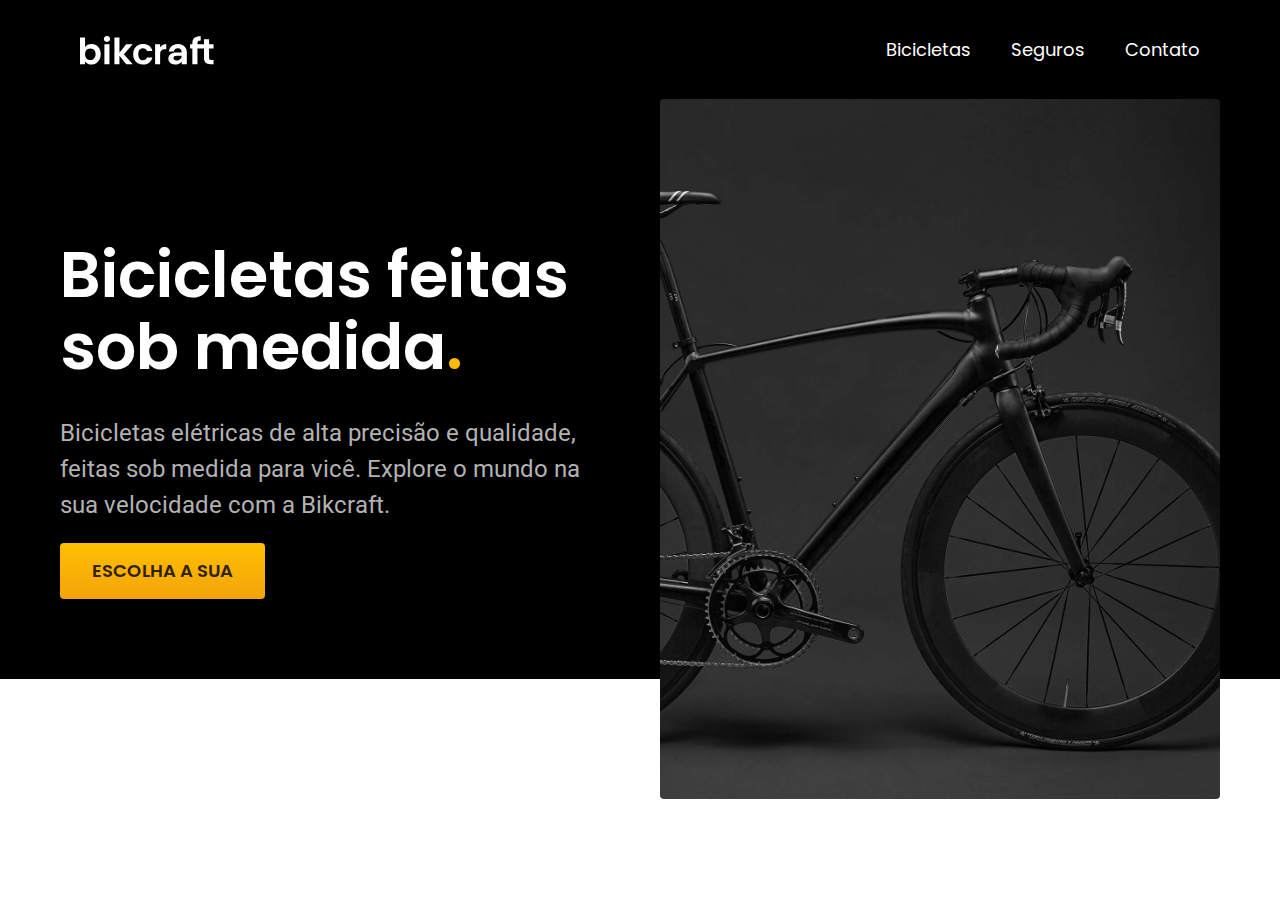
==== index.html @ 4ab439db "introducao" ====
<!DOCTYPE html>
<html lang="pt-br">

<head>
    <meta charset="UTF-8">
    <meta name="viewport" content="width=device-width, initial-scale=1.0">
    <title>Bikcraft - Bicicletas Elétricas</title>
    <meta name="description" content="Bicicletas elétricas de alta precisão e qualidade, feitas sob medida para você. Explore o mundo na sua velocidade com a Bikcraft">
    <link rel="stylesheet" href="./css/style.css">
    <link rel="preconnect" href="https://fonts.googleapis.com">
    <link rel="preconnect" href="https://fonts.gstatic.com" crossorigin>
    <link href="https://fonts.googleapis.com/css2?family=Poppins:wght@400;600&family=Roboto:wght@400;500&display=swap" rel="stylesheet">
</head>

<!-- Cabeçalho do site com logo em svg e links de navegação -->
<!-- classes começando com header -->

<body>
    <header class="header-bg">
        <div class="header">
            <a href="./"><img src="./img/bikcraft.svg" alt="bikcraft"></a>
            <nav>
                <ul class="header-menu">
                    <li><a href="./bicicletas.html">Bicicletas</a></li>
                    <li><a href="./seguros.html">Seguros</a></li>
                    <li><a href="./contato.html">Contato</a></li>
                </ul>
            </nav>
        </div>
    </header>


    <!-- Introdução -->
    <main class="introducao-bg">
        <div class="introducao">
            <div class="introducao-conteudo">
                <h1>Bicicletas feitas sob medida<span>.</span></h1>
                <p>Bicicletas elétricas de alta precisão e qualidade, feitas sob medida para vicê. Explore o mundo na sua velocidade com a Bikcraft.</p>
                <a href="./bicicletas.html">Escolha a sua</a>
            </div>
            <div>
                <img src="./img/fotos/introducao.jpg" alt="Bicicleta elétrica preta.">

            </div>
        </div>

    </main>


</body>

</html>
---- css/style.css ----
/* Reset Css */
body {
  margin: 0px;
  font-family: Arial;
}

h1,
h2,
h3,
h4,
p {
  margin: 0px;
}

ul {
  margin: 0px;
  padding: 0px;
  list-style: none;
}

a {
  text-decoration: none;
  color: inherit;
}

img {
  max-width: 100%;
  display: block;
}

/* Header Css */
.header-bg {
  background-color: #000;
}

.header {
  display: flex;
  flex-wrap: wrap;
  gap: 20px;
  justify-content: space-between;
  align-items: center;
  box-sizing: border-box;
  padding: 20px;
  max-width: 1160px;
  margin-left: auto;
  margin-right: auto;
}

.header-menu {
  display: flex;
  flex-wrap: wrap;
  gap: 40px;
}

.header-menu a {
  color: #fff;
  padding: 16px 0px;
  display: inline-block;
  font-size: 18px;
  position: relative;
  font-family: "Poppins";
  font-weight: 400;
}

/* Animação de passar o mouse em cima do botão */
.header-menu a:after {
  content: "";
  display: block;
  height: 2px;
  width: 0%;
  background: #fff;
  margin-top: 4px;
  transition: 0.3s;
  position: absolute;
}

.header-menu a:hover:after {
  width: 100%;
}

@media (max-width: 800px) {
  .header-menu {
    gap: 20px;
  }

  .header-menu a {
    background-color: #111;
    padding: 12px 16px;
    border-radius: 4px;
  }

  .header-menu a:after {
    display: none;
  }

  .header-menu a:hover {
    background: #2e2e2e;
  }
}

@media (max-width: 600px) {
  .header-menu {
    gap: 12px;
  }

  .header-menu a {
    padding: 8px 12px;
    font-size: 14px;
  }
}

/* Introdução Css */

.introducao-bg {
  background: #000;
  color: #fff;
  box-shadow: inset 0 -120px #ffffff;
}

.introducao {
  display: grid;
  grid-template-columns: 1fr 1fr;
  gap: 0px 40px;
  box-sizing: border-box;
  max-width: 1200px;
  padding-left: 20px;
  padding-right: 20px;
  margin-left: auto;
  margin-right: auto;
}

.introducao-conteudo {
  align-self: end;
  padding-bottom: 200px;
}

.introducao img {
  height: 100%;
  object-fit: cover;
  border-radius: 4px;
}

.introducao h1 {
  margin-bottom: 32px;
  font-size: 64px;
  line-height: 1.125;
  font-family: "Poppins";
  font-weight: 600;
}

.introducao h1 span {
  color: #ffbb00;
}

.introducao p {
  margin-bottom: 20px;
  font-size: 24px;
  line-height: 1.5;
  color: #b2b2b2;
  font-family: "Roboto";
  font-weight: 400;
}

.introducao a {
  display: inline-block;
  padding: 16px 32px;
  background: linear-gradient(#ffbf00, #f2a50c);
  border-radius: 4px;
  box-shadow: 0 1px 2px rgba(0, 0, 0, 0.1);
  text-transform: uppercase;
  color: #332200;
  font-size: 18px;
  line-height: 1.33;
  font-family: "Poppins";
  font-weight: 600;
}

.introducao a:hover {
  background: linear-gradient(#ffb60d, #e59317);
}

@media (max-width: 600px) {
  .introducao a {
    padding: 12px 16px;
    font-size: 16px;
  }
}

@media (max-width: 1200px) {
  .introducao h1 {
    font-size: 48px;
  }

  .introducao p {
    font-size: 18px;
  }
}

@media (max-width: 800px) {
  .introducao-bg {
    background: #111111;
    padding-top: 40px;
    box-shadow: inset 0 -60px #ffffff;
  }

  .introducao {
    grid-template-columns: 1fr;
    gap: 32px;
  }

  .introducao-conteudo {
    padding-bottom: 0px;
  }

  .introducao h1 {
    font-size: 32px;
    margin-bottom: 16px;
  }

  .introducao img {
    height: 300px;
    width: 100%;
  }
}
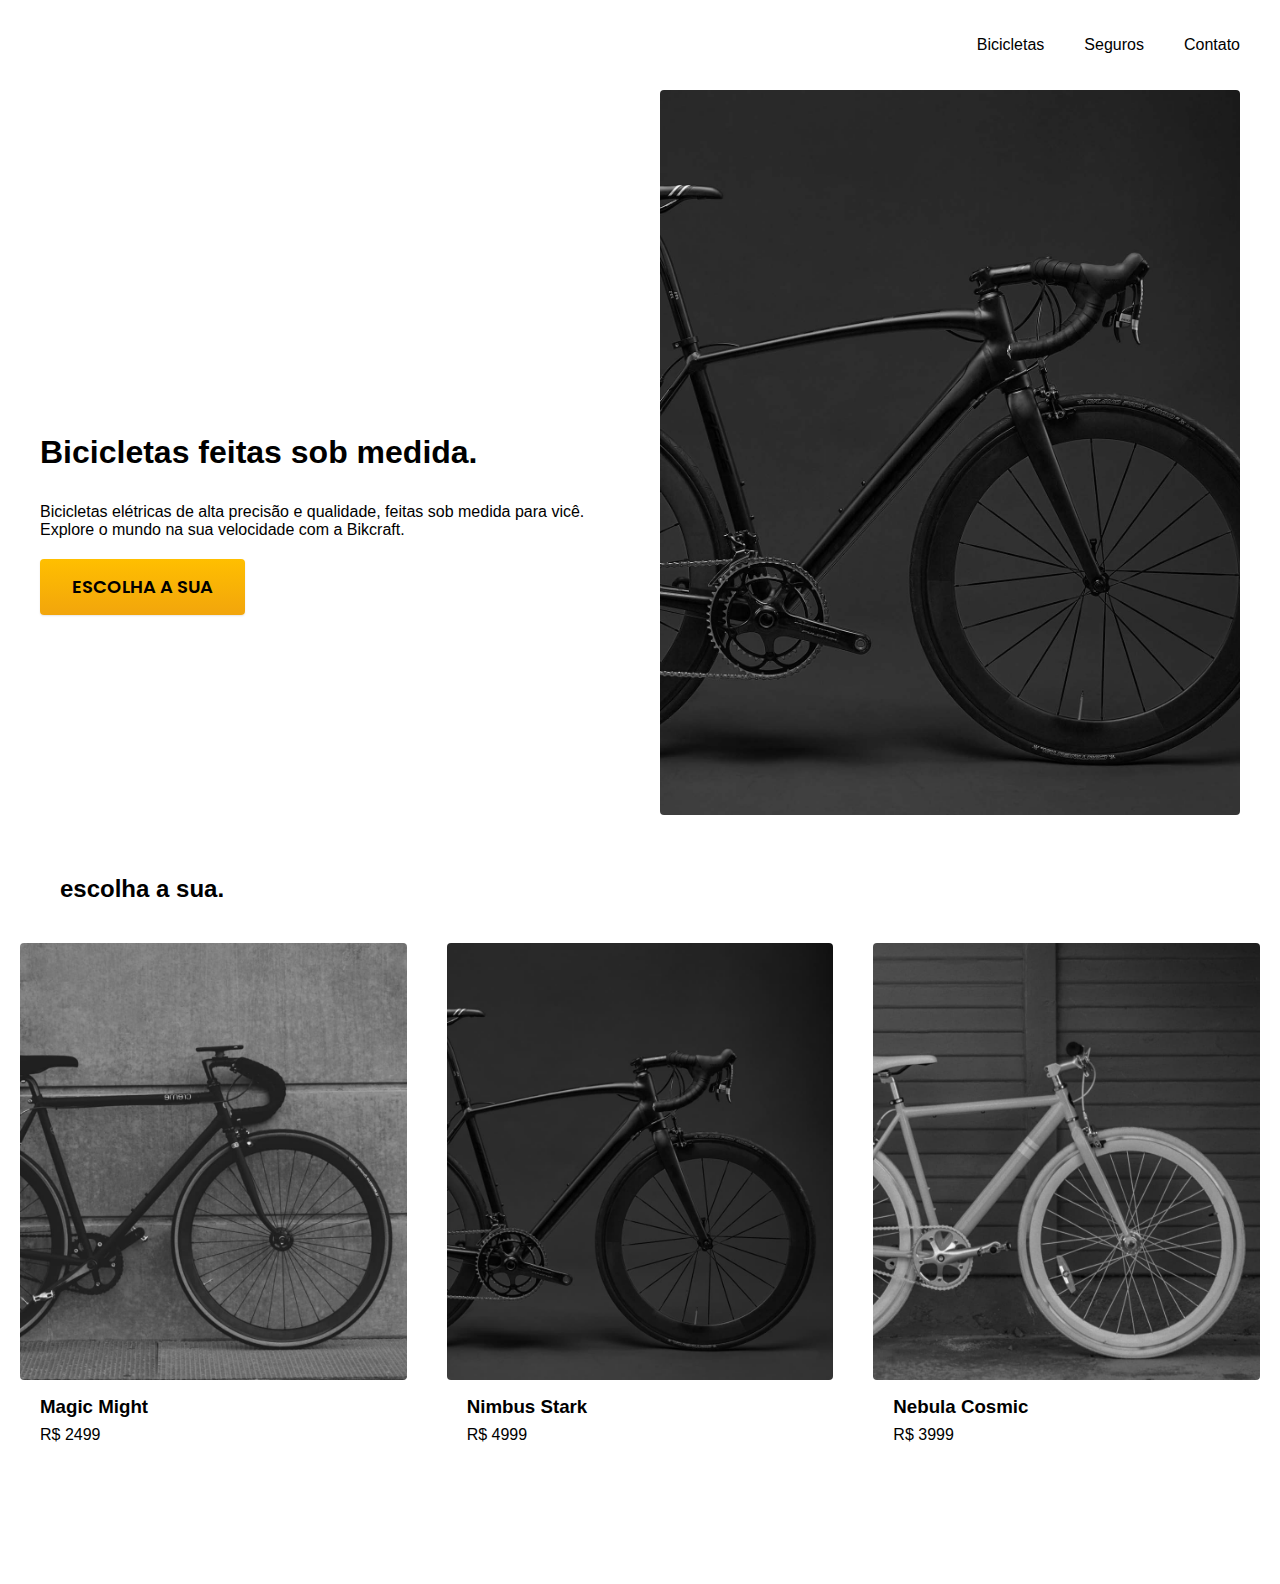
==== commit c99bc6a4: "Add Lista" ====
--- a/index.html
+++ b/index.html
@@ -17,10 +17,10 @@
 
 <body>
     <header class="header-bg">
-        <div class="header">
+        <div class="header container">
             <a href="./"><img src="./img/bikcraft.svg" alt="bikcraft"></a>
             <nav>
-                <ul class="header-menu">
+                <ul class="header-menu font-1-m cor-0">
                     <li><a href="./bicicletas.html">Bicicletas</a></li>
                     <li><a href="./seguros.html">Seguros</a></li>
                     <li><a href="./contato.html">Contato</a></li>
@@ -32,19 +32,52 @@
 
     <!-- Introdução -->
     <main class="introducao-bg">
-        <div class="introducao">
+        <div class="introducao container">
             <div class="introducao-conteudo">
-                <h1>Bicicletas feitas sob medida<span>.</span></h1>
-                <p>Bicicletas elétricas de alta precisão e qualidade, feitas sob medida para vicê. Explore o mundo na sua velocidade com a Bikcraft.</p>
-                <a href="./bicicletas.html">Escolha a sua</a>
+                <h1 class="fonte-1-xxl">Bicicletas feitas sob medida<span class="cor-p1">.</span></h1>
+                <p class="fonte-2-l cor-5">Bicicletas elétricas de alta precisão e qualidade, feitas sob medida para vicê. Explore o mundo na sua velocidade com a Bikcraft.</p>
+                <a class="botao" href="./bicicletas.html">Escolha a sua</a>
             </div>
             <div>
                 <img src="./img/fotos/introducao.jpg" alt="Bicicleta elétrica preta.">
 
             </div>
         </div>
+    </main>
 
-    </main>
+
+    <!-- Lista de Bicicletas -->
+    <article class="bicicletas-lista">
+        <h2 class="container fonte-1-xxl">escolha a sua<span class="cor-p1">.</span></h2>
+
+        <ul>
+            <li>
+                <a href="./bicicletas/magic.html">
+                    <img src="./img/bicicletas/magic-home.jpg" alt="">
+                    <h3 class="fonte-1-xl">Magic Might</h3>
+                    <span class="fonte-2-m cor-8">R$ 2499</span>
+
+                </a>
+            </li>
+            <li>
+                <a href="./bicicletas/nimbus.html">
+                    <img src="./img/bicicletas/nimbus-home.jpg" alt="">
+                    <h3 class="fonte-1-xl">Nimbus Stark</h3>
+                    <span class="fonte-2-m cor-8">R$ 4999</span>
+
+                </a>
+            </li>
+            <li>
+                <a href="./bicicletas/nebula.html">
+                    <img src="./img/bicicletas/nebula-home.jpg" alt="">
+                    <h3 class="fonte-1-xl">Nebula Cosmic</h3>
+                    <span class="fonte-2-m cor-8">R$ 3999</span>
+
+                </a>
+            </li>
+
+        </ul>
+    </article>
 
 
 </body>
--- a/css/style.css
+++ b/css/style.css
@@ -1,224 +1,13 @@
-/* Reset Css */
-body {
-  margin: 0px;
-  font-family: Arial;
-}
+@import "./global/header.css";
+@import "./utilidades/tipografia.css";
+@import "./utilidades/cores.css";
+@import "./global/global.css";
 
-h1,
-h2,
-h3,
-h4,
-p {
-  margin: 0px;
-}
+/* Home */
+@import "./home/introducao.css";
 
-ul {
-  margin: 0px;
-  padding: 0px;
-  list-style: none;
-}
+/* Componentes */
+@import "./utilidades/componentes.css";
 
-a {
-  text-decoration: none;
-  color: inherit;
-}
-
-img {
-  max-width: 100%;
-  display: block;
-}
-
-/* Header Css */
-.header-bg {
-  background-color: #000;
-}
-
-.header {
-  display: flex;
-  flex-wrap: wrap;
-  gap: 20px;
-  justify-content: space-between;
-  align-items: center;
-  box-sizing: border-box;
-  padding: 20px;
-  max-width: 1160px;
-  margin-left: auto;
-  margin-right: auto;
-}
-
-.header-menu {
-  display: flex;
-  flex-wrap: wrap;
-  gap: 40px;
-}
-
-.header-menu a {
-  color: #fff;
-  padding: 16px 0px;
-  display: inline-block;
-  font-size: 18px;
-  position: relative;
-  font-family: "Poppins";
-  font-weight: 400;
-}
-
-/* Animação de passar o mouse em cima do botão */
-.header-menu a:after {
-  content: "";
-  display: block;
-  height: 2px;
-  width: 0%;
-  background: #fff;
-  margin-top: 4px;
-  transition: 0.3s;
-  position: absolute;
-}
-
-.header-menu a:hover:after {
-  width: 100%;
-}
-
-@media (max-width: 800px) {
-  .header-menu {
-    gap: 20px;
-  }
-
-  .header-menu a {
-    background-color: #111;
-    padding: 12px 16px;
-    border-radius: 4px;
-  }
-
-  .header-menu a:after {
-    display: none;
-  }
-
-  .header-menu a:hover {
-    background: #2e2e2e;
-  }
-}
-
-@media (max-width: 600px) {
-  .header-menu {
-    gap: 12px;
-  }
-
-  .header-menu a {
-    padding: 8px 12px;
-    font-size: 14px;
-  }
-}
-
-/* Introdução Css */
-
-.introducao-bg {
-  background: #000;
-  color: #fff;
-  box-shadow: inset 0 -120px #ffffff;
-}
-
-.introducao {
-  display: grid;
-  grid-template-columns: 1fr 1fr;
-  gap: 0px 40px;
-  box-sizing: border-box;
-  max-width: 1200px;
-  padding-left: 20px;
-  padding-right: 20px;
-  margin-left: auto;
-  margin-right: auto;
-}
-
-.introducao-conteudo {
-  align-self: end;
-  padding-bottom: 200px;
-}
-
-.introducao img {
-  height: 100%;
-  object-fit: cover;
-  border-radius: 4px;
-}
-
-.introducao h1 {
-  margin-bottom: 32px;
-  font-size: 64px;
-  line-height: 1.125;
-  font-family: "Poppins";
-  font-weight: 600;
-}
-
-.introducao h1 span {
-  color: #ffbb00;
-}
-
-.introducao p {
-  margin-bottom: 20px;
-  font-size: 24px;
-  line-height: 1.5;
-  color: #b2b2b2;
-  font-family: "Roboto";
-  font-weight: 400;
-}
-
-.introducao a {
-  display: inline-block;
-  padding: 16px 32px;
-  background: linear-gradient(#ffbf00, #f2a50c);
-  border-radius: 4px;
-  box-shadow: 0 1px 2px rgba(0, 0, 0, 0.1);
-  text-transform: uppercase;
-  color: #332200;
-  font-size: 18px;
-  line-height: 1.33;
-  font-family: "Poppins";
-  font-weight: 600;
-}
-
-.introducao a:hover {
-  background: linear-gradient(#ffb60d, #e59317);
-}
-
-@media (max-width: 600px) {
-  .introducao a {
-    padding: 12px 16px;
-    font-size: 16px;
-  }
-}
-
-@media (max-width: 1200px) {
-  .introducao h1 {
-    font-size: 48px;
-  }
-
-  .introducao p {
-    font-size: 18px;
-  }
-}
-
-@media (max-width: 800px) {
-  .introducao-bg {
-    background: #111111;
-    padding-top: 40px;
-    box-shadow: inset 0 -60px #ffffff;
-  }
-
-  .introducao {
-    grid-template-columns: 1fr;
-    gap: 32px;
-  }
-
-  .introducao-conteudo {
-    padding-bottom: 0px;
-  }
-
-  .introducao h1 {
-    font-size: 32px;
-    margin-bottom: 16px;
-  }
-
-  .introducao img {
-    height: 300px;
-    width: 100%;
-  }
-}
+/* Bicicletas */
+@import "./bicicletas/bicicletas-lista.css";
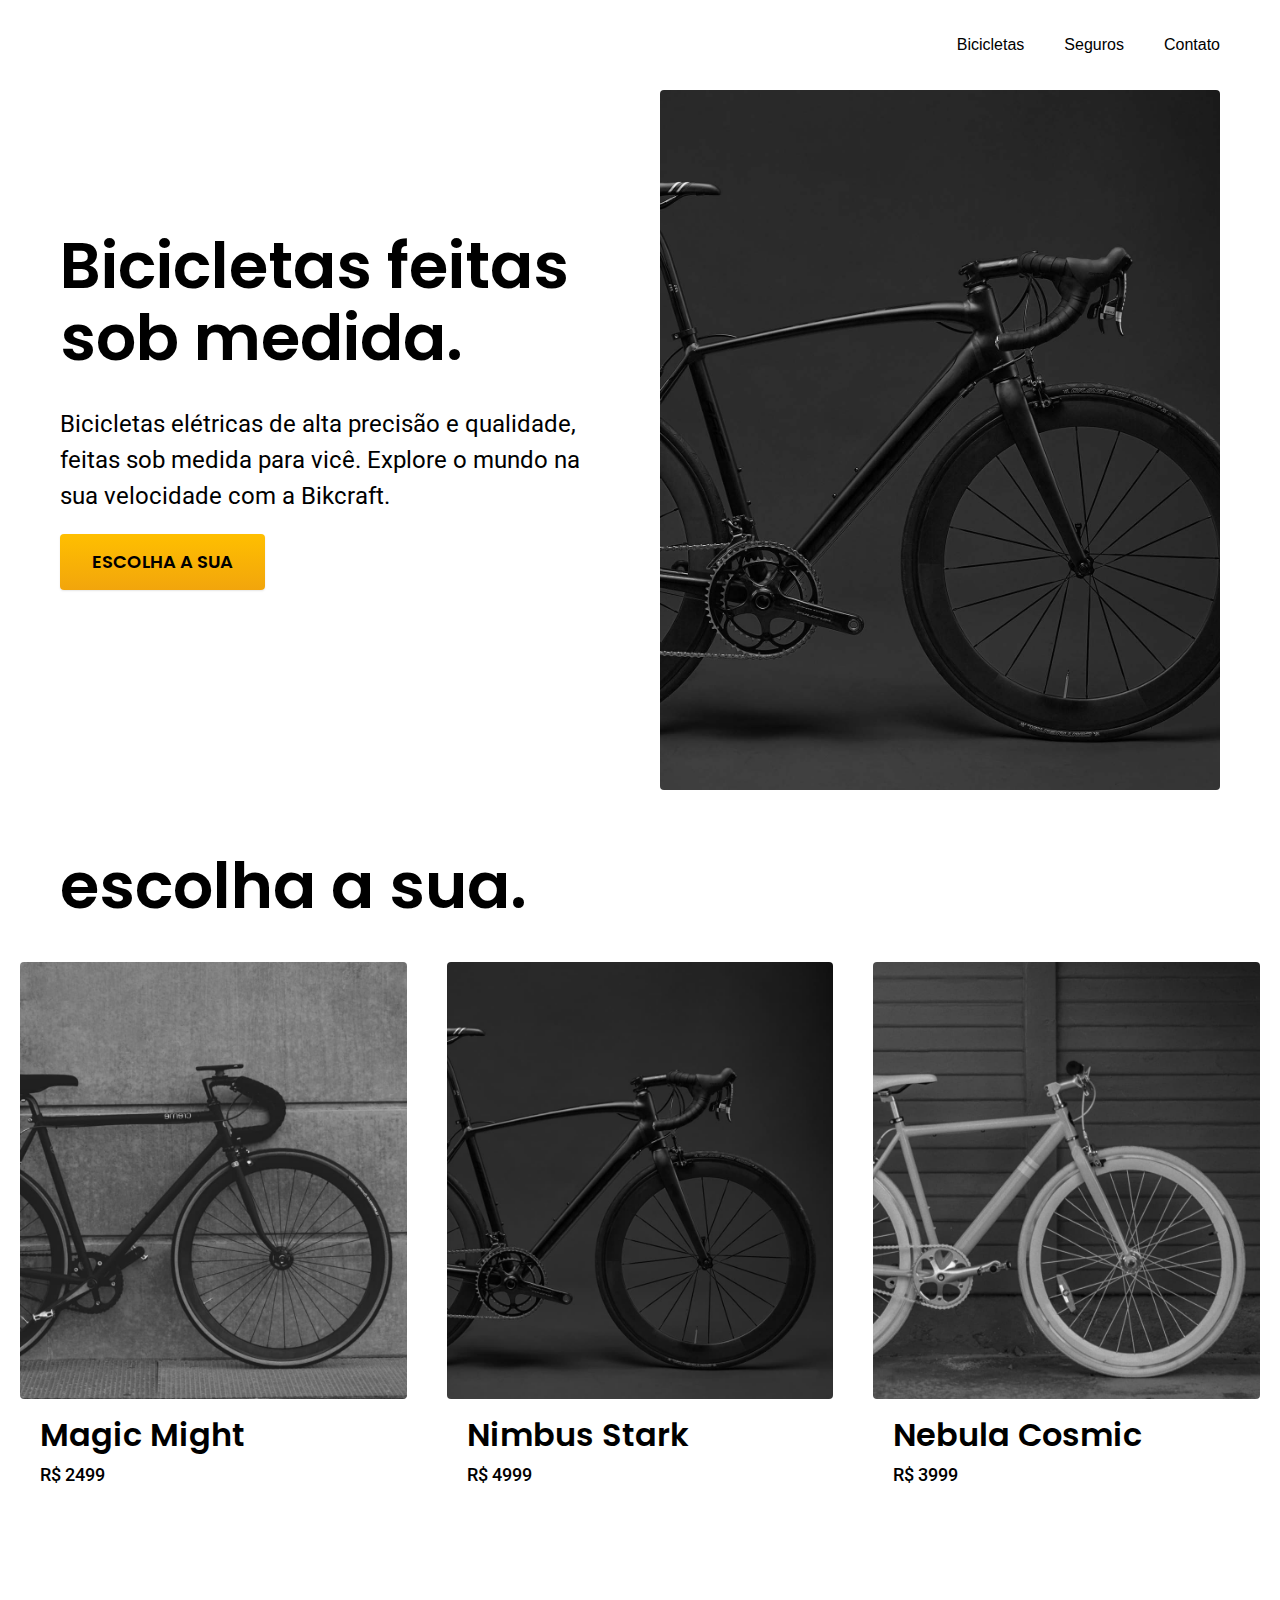
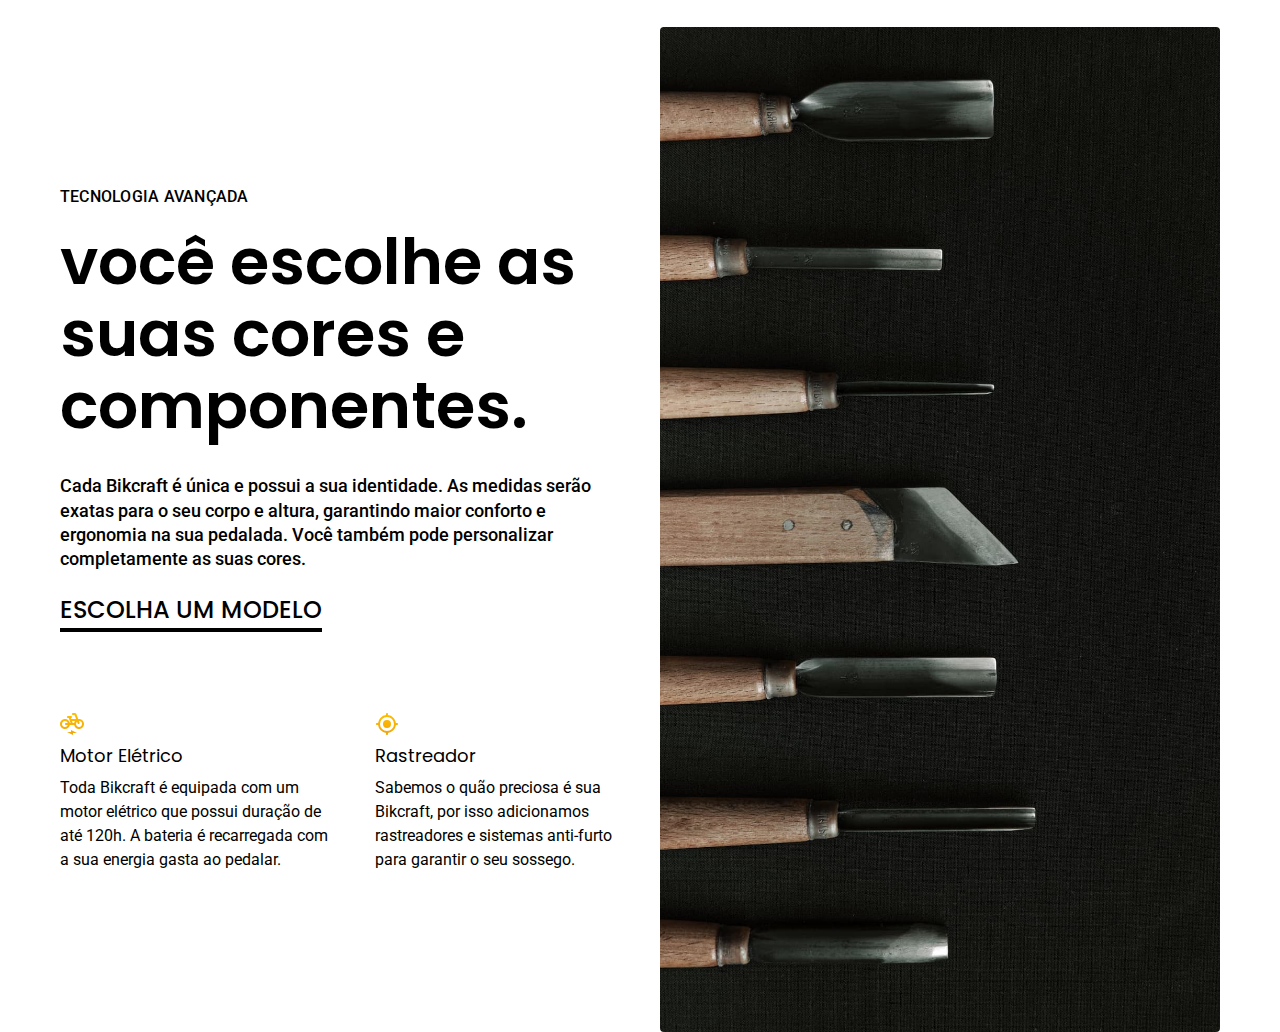
==== commit 6bfce23f: "tecnologia" ====
--- a/index.html
+++ b/index.html
@@ -79,6 +79,36 @@
         </ul>
     </article>
 
+    <article class="tecnologia-bg">
+        <div class="tecnologia container">
+            <div class="tecnologia-conteudo">
+                <span class="fonte-2-l-b cor-5">Tecnologia Avançada</span>
+                <h2 class="fonte-1-xxl cor-0">você escolhe as suas cores e componentes<span class="cor-p1">.</span></h2>
+                <p class="fonte-2-m cor-5">Cada Bikcraft é única e possui a sua identidade. As medidas serão exatas para o seu corpo e altura, garantindo maior conforto e ergonomia na sua pedalada. Você também pode personalizar completamente as suas cores.</p>
+                <a class="link" href="./bicicletas.html">Escolha um modelo</a>
+
+                <div class="tecnologia-vantagens">
+                    <div>
+                        <img src="./img/icones/eletrica.svg" alt="">
+                        <h3 class="fonte-1-m cor-0">Motor Elétrico</h3>
+                        <p class="fonte-2-s cor-5">Toda Bikcraft é equipada com um motor elétrico que possui duração de até 120h. A bateria é recarregada com a sua energia gasta ao pedalar.</p>
+                    </div>
+
+                    <div>
+                        <img src="./img/icones/rastreador.svg" alt="">
+                        <h3 class="fonte-1-m cor-0">Rastreador</h3>
+                        <p class="fonte-2-s cor-5">Sabemos o quão preciosa é sua Bikcraft, por isso adicionamos rastreadores e sistemas anti-furto para garantir o seu sossego.</p>
+                    </div>
+                </div>
+
+            </div>
+
+            <div class="tecnologia-imagem">
+                <img src="./img/fotos/tecnologia.jpg" alt="">
+            </div>
+        </div>
+
+    </article>
 
 </body>
 
--- a/css/style.css
+++ b/css/style.css
@@ -5,6 +5,7 @@
 
 /* Home */
 @import "./home/introducao.css";
+@import "./home/tecnologia.css";
 
 /* Componentes */
 @import "./utilidades/componentes.css";
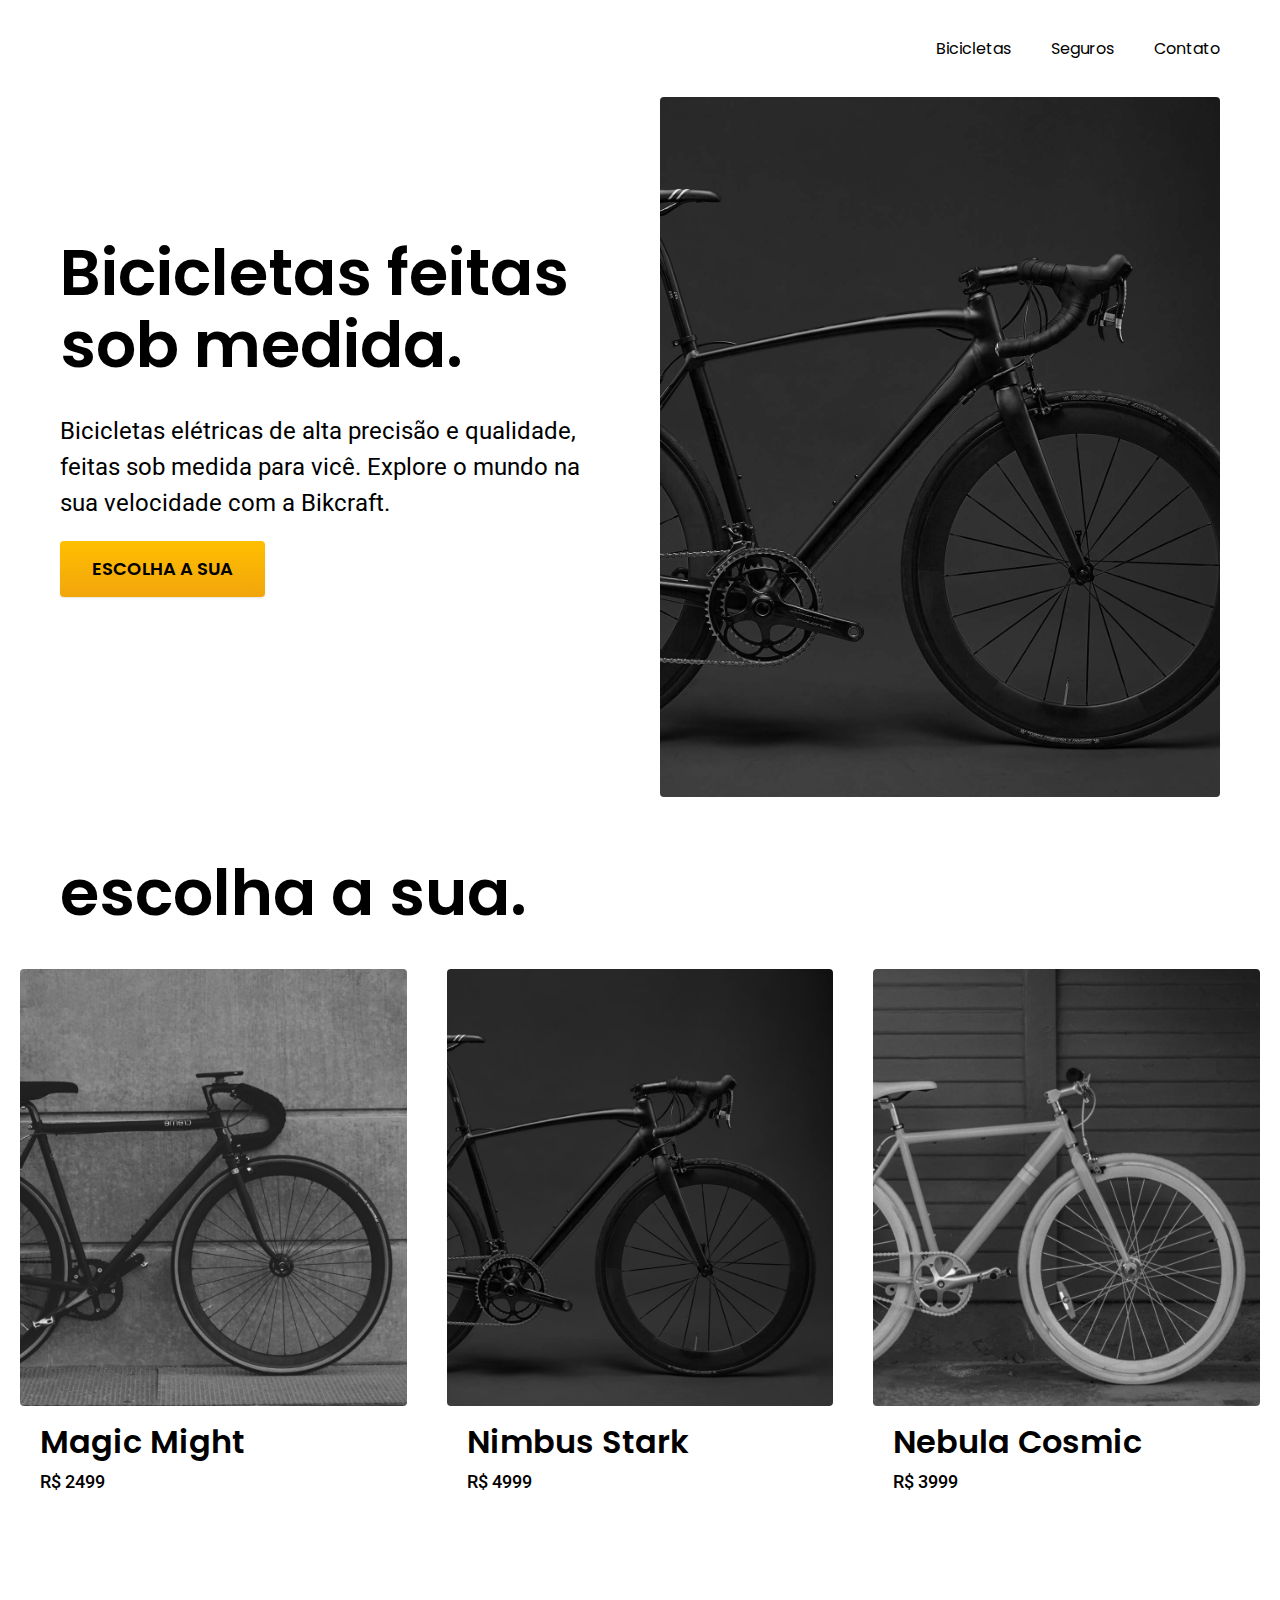
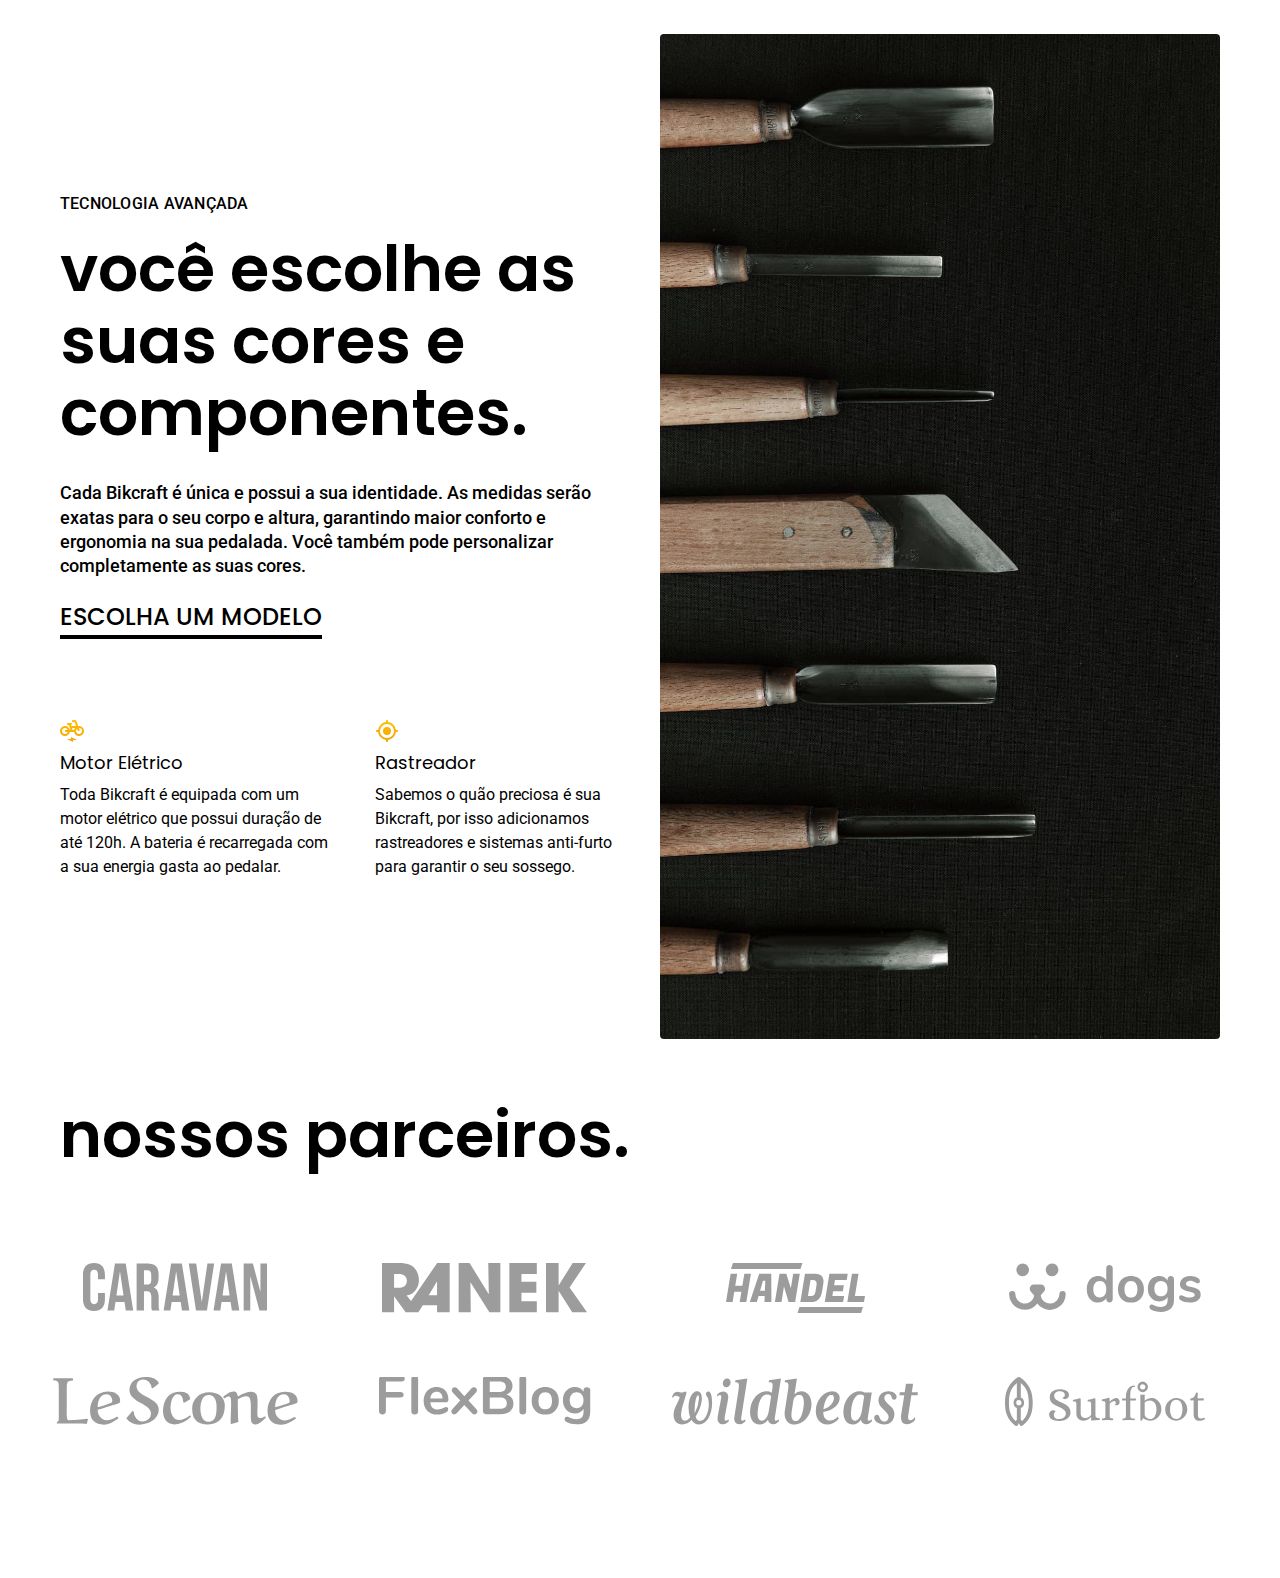
==== commit b13d6d5c: "parceiros" ====
--- a/index.html
+++ b/index.html
@@ -110,6 +110,21 @@
 
     </article>
 
+    <section class="parceiros" aria-label="Nossos Parceiros">
+        <h2 class="container fonte-1-xxl">nossos parceiros<span class="cor-p1">.</span></h2>
+
+        <ul>
+            <li><img src="./img/parceiros/caravan.svg" alt="caravan"></li>
+            <li><img src="./img/parceiros/ranek.svg" alt="ranek"></li>
+            <li><img src="./img/parceiros/handel.svg" alt="handel"></li>
+            <li><img src="./img/parceiros/dogs.svg" alt="dogs"></li>
+            <li><img src="./img/parceiros/lescone.svg" alt="lescone"></li>
+            <li><img src="./img/parceiros/flexblog.svg" alt="flexbog"></li>
+            <li><img src="./img/parceiros/wildbeast.svg" alt="wildbeast"></li>
+            <li><img src="./img/parceiros/surfbot.svg" alt="surfbot"></li>
+        </ul>
+    </section>
+
 </body>
 
 </html>--- a/css/style.css
+++ b/css/style.css
@@ -6,6 +6,7 @@
 /* Home */
 @import "./home/introducao.css";
 @import "./home/tecnologia.css";
+@import "./home/parceiros.css";
 
 /* Componentes */
 @import "./utilidades/componentes.css";
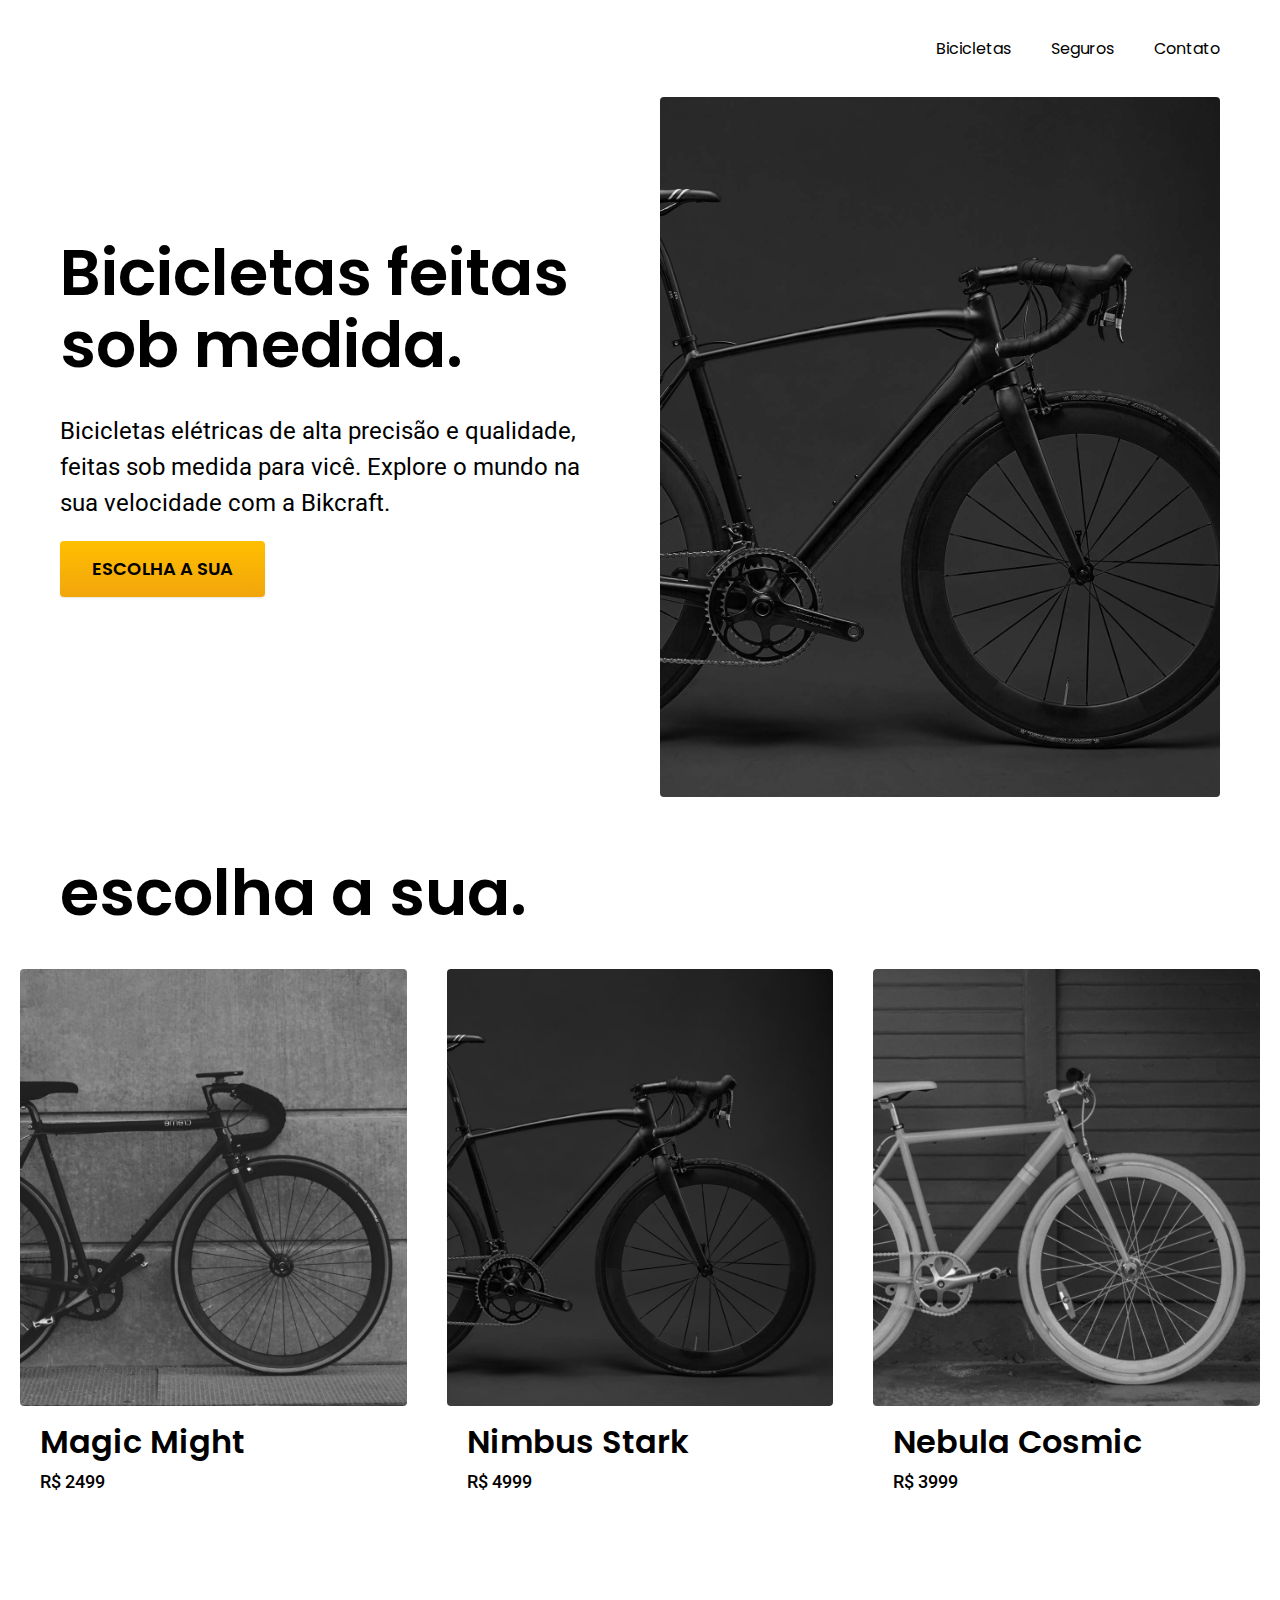
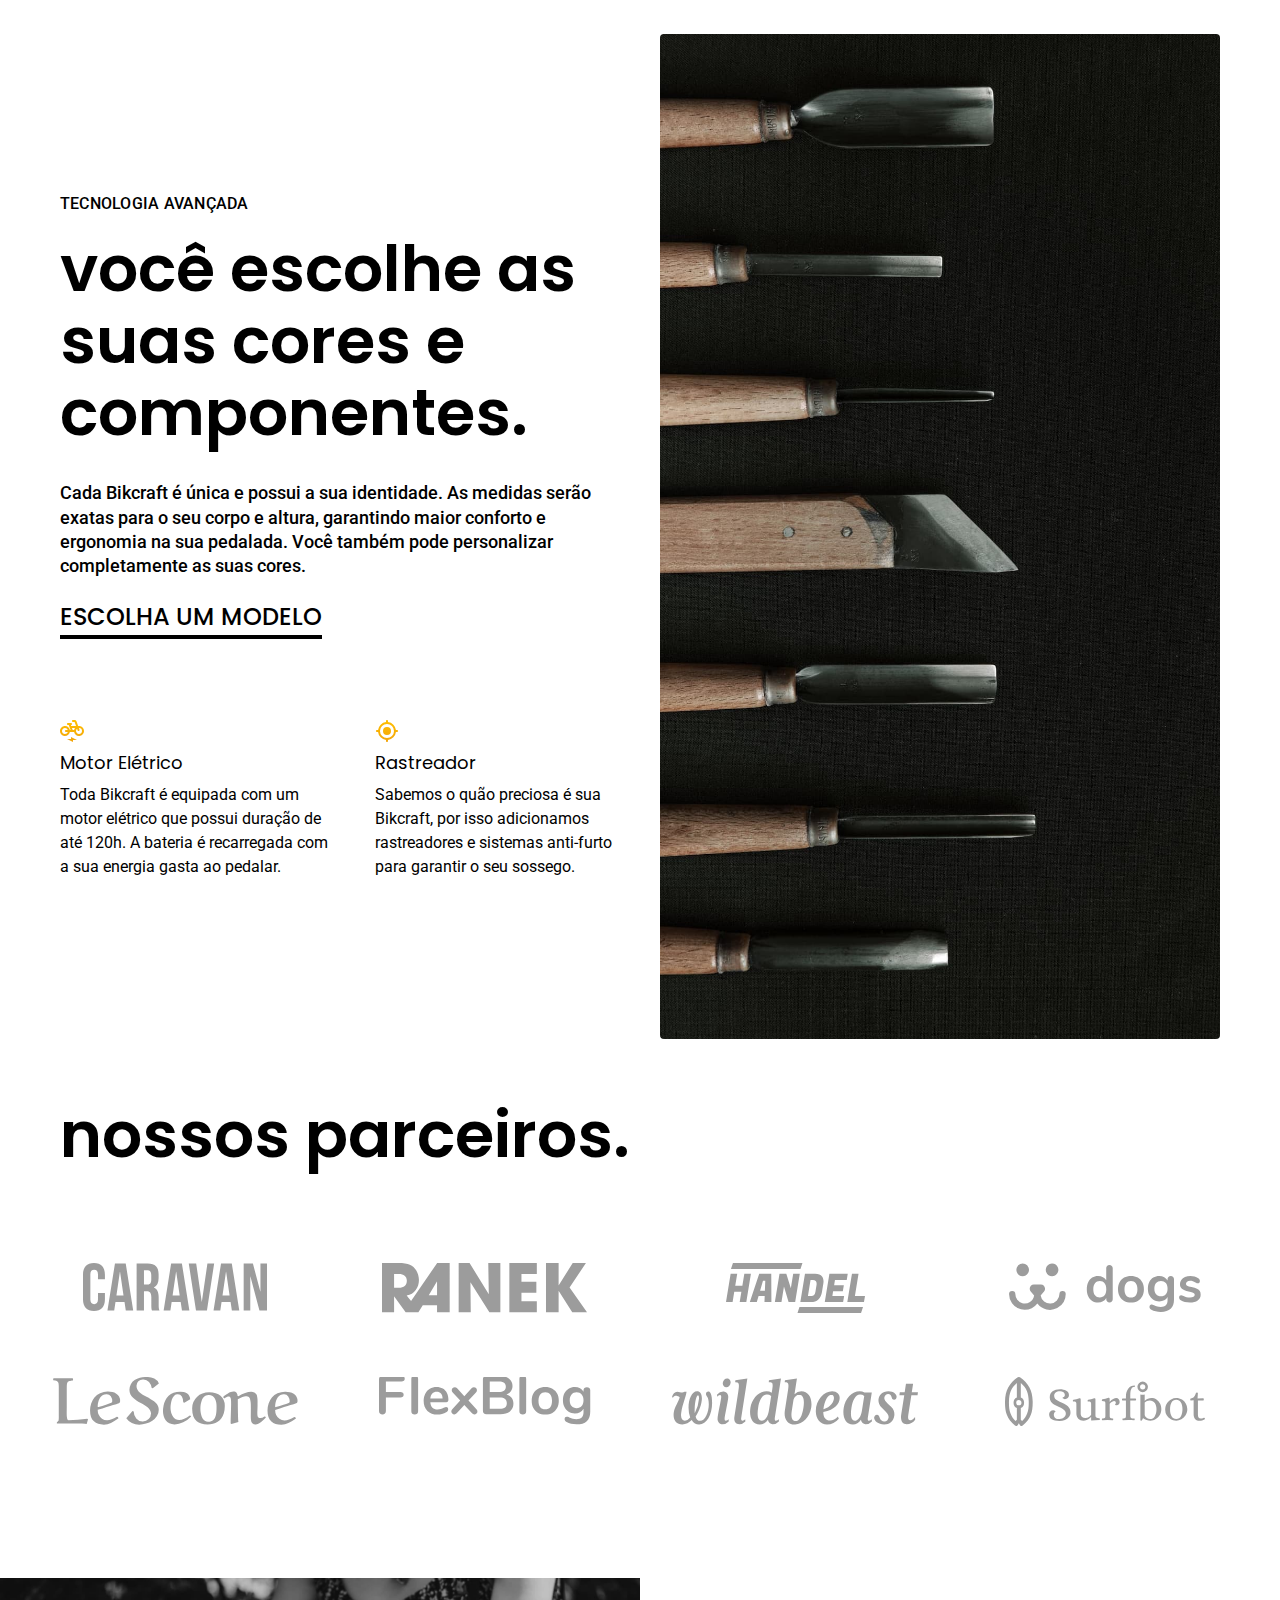
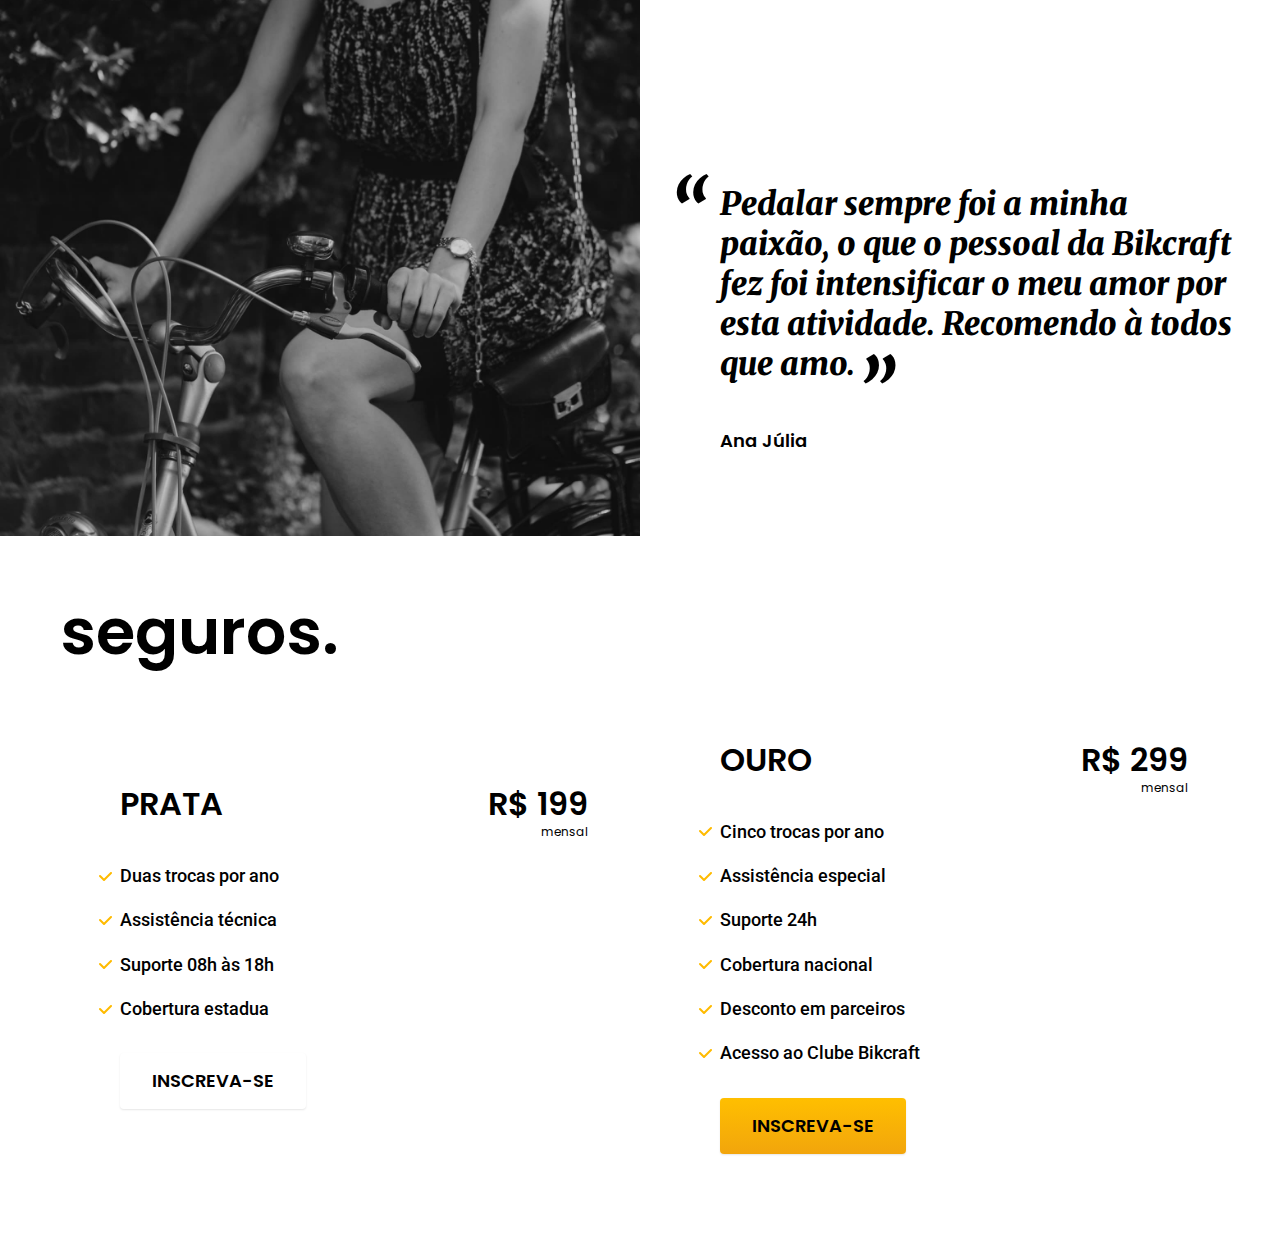
==== commit e8fdd0b1: "depoimento e seguros" ====
--- a/index.html
+++ b/index.html
@@ -9,7 +9,7 @@
     <link rel="stylesheet" href="./css/style.css">
     <link rel="preconnect" href="https://fonts.googleapis.com">
     <link rel="preconnect" href="https://fonts.gstatic.com" crossorigin>
-    <link href="https://fonts.googleapis.com/css2?family=Poppins:wght@400;600&family=Roboto:wght@400;500&display=swap" rel="stylesheet">
+    <link href="https://fonts.googleapis.com/css2?family=Merriweather:ital,wght@1,900&family=Poppins:wght@400;600&family=Roboto:wght@400;500&display=swap" rel="stylesheet">
 </head>
 
 <!-- Cabeçalho do site com logo em svg e links de navegação -->
@@ -29,7 +29,6 @@
         </div>
     </header>
 
-
     <!-- Introdução -->
     <main class="introducao-bg">
         <div class="introducao container">
@@ -44,7 +43,6 @@
             </div>
         </div>
     </main>
-
 
     <!-- Lista de Bicicletas -->
     <article class="bicicletas-lista">
@@ -79,6 +77,7 @@
         </ul>
     </article>
 
+    <!-- Tecnologia -->
     <article class="tecnologia-bg">
         <div class="tecnologia container">
             <div class="tecnologia-conteudo">
@@ -110,6 +109,7 @@
 
     </article>
 
+    <!-- Parceiros -->
     <section class="parceiros" aria-label="Nossos Parceiros">
         <h2 class="container fonte-1-xxl">nossos parceiros<span class="cor-p1">.</span></h2>
 
@@ -125,6 +125,52 @@
         </ul>
     </section>
 
+    <!-- Depoimento -->
+    <section class="depoimento" aria-label="Depoimento">
+        <div>
+            <img src="./img/fotos/depoimento.jpg" alt="Depoimento">
+        </div>
+        <div class="depoimento-conteudo">
+            <blockquote class="fonte-1-xl cor-p5">
+                <p>Pedalar sempre foi a minha paixão, o que o pessoal da Bikcraft fez foi intensificar o meu amor por esta atividade. Recomendo à todos que amo.</p>
+                <span class="fonte-1-m-b cor-p4">Ana Júlia</span>
+            </blockquote>
+        </div>
+    </section>
+
+    <!-- Seguro -->
+    <article class="seguros-bg">
+        <div class="seguros container">
+            <h2 class="fonte-1-xxl cor-0">seguros<span class="cor-p1">.</span></h2>
+
+            <div class="seguros-item">
+                <h3 class="fonte-1-xl cor-6">PRATA</h3>
+                <span class="fonte-1-xl cor-0">R$ 199 <span class="fonte-1-xs cor-6">mensal</span></span>
+                <ul class="fonte-2-m cor-0">
+                    <li>Duas trocas por ano</li>
+                    <li>Assistência técnica</li>
+                    <li>Suporte 08h às 18h</li>
+                    <li>Cobertura estadua</li>
+                </ul>
+                <a class="botao secundario" href="./orçamento.html">Inscreva-se</a>
+            </div>
+
+            <div class="seguros-item">
+                <h3 class="fonte-1-xl cor-p1">OURO</h3>
+                <span class="fonte-1-xl cor-0">R$ 299 <span class="fonte-1-xs cor-6">mensal</span></span>
+                <ul class="fonte-2-m cor-0">
+                    <li>Cinco trocas por ano</li>
+                    <li>Assistência especial</li>
+                    <li>Suporte 24h</li>
+                    <li>Cobertura nacional</li>
+                    <li>Desconto em parceiros</li>
+                    <li>Acesso ao Clube Bikcraft</li>
+                </ul>
+                <a class="botao" href="./orçamento.html">Inscreva-se</a>
+            </div>
+        </div>
+    </article>
+
 </body>
 
 </html>--- a/css/style.css
+++ b/css/style.css
@@ -7,9 +7,13 @@
 @import "./home/introducao.css";
 @import "./home/tecnologia.css";
 @import "./home/parceiros.css";
+@import "./home/depoimento.css";
 
 /* Componentes */
 @import "./utilidades/componentes.css";
 
 /* Bicicletas */
 @import "./bicicletas/bicicletas-lista.css";
+
+/* Seguros */
+@import "./seguros/seguros.css";
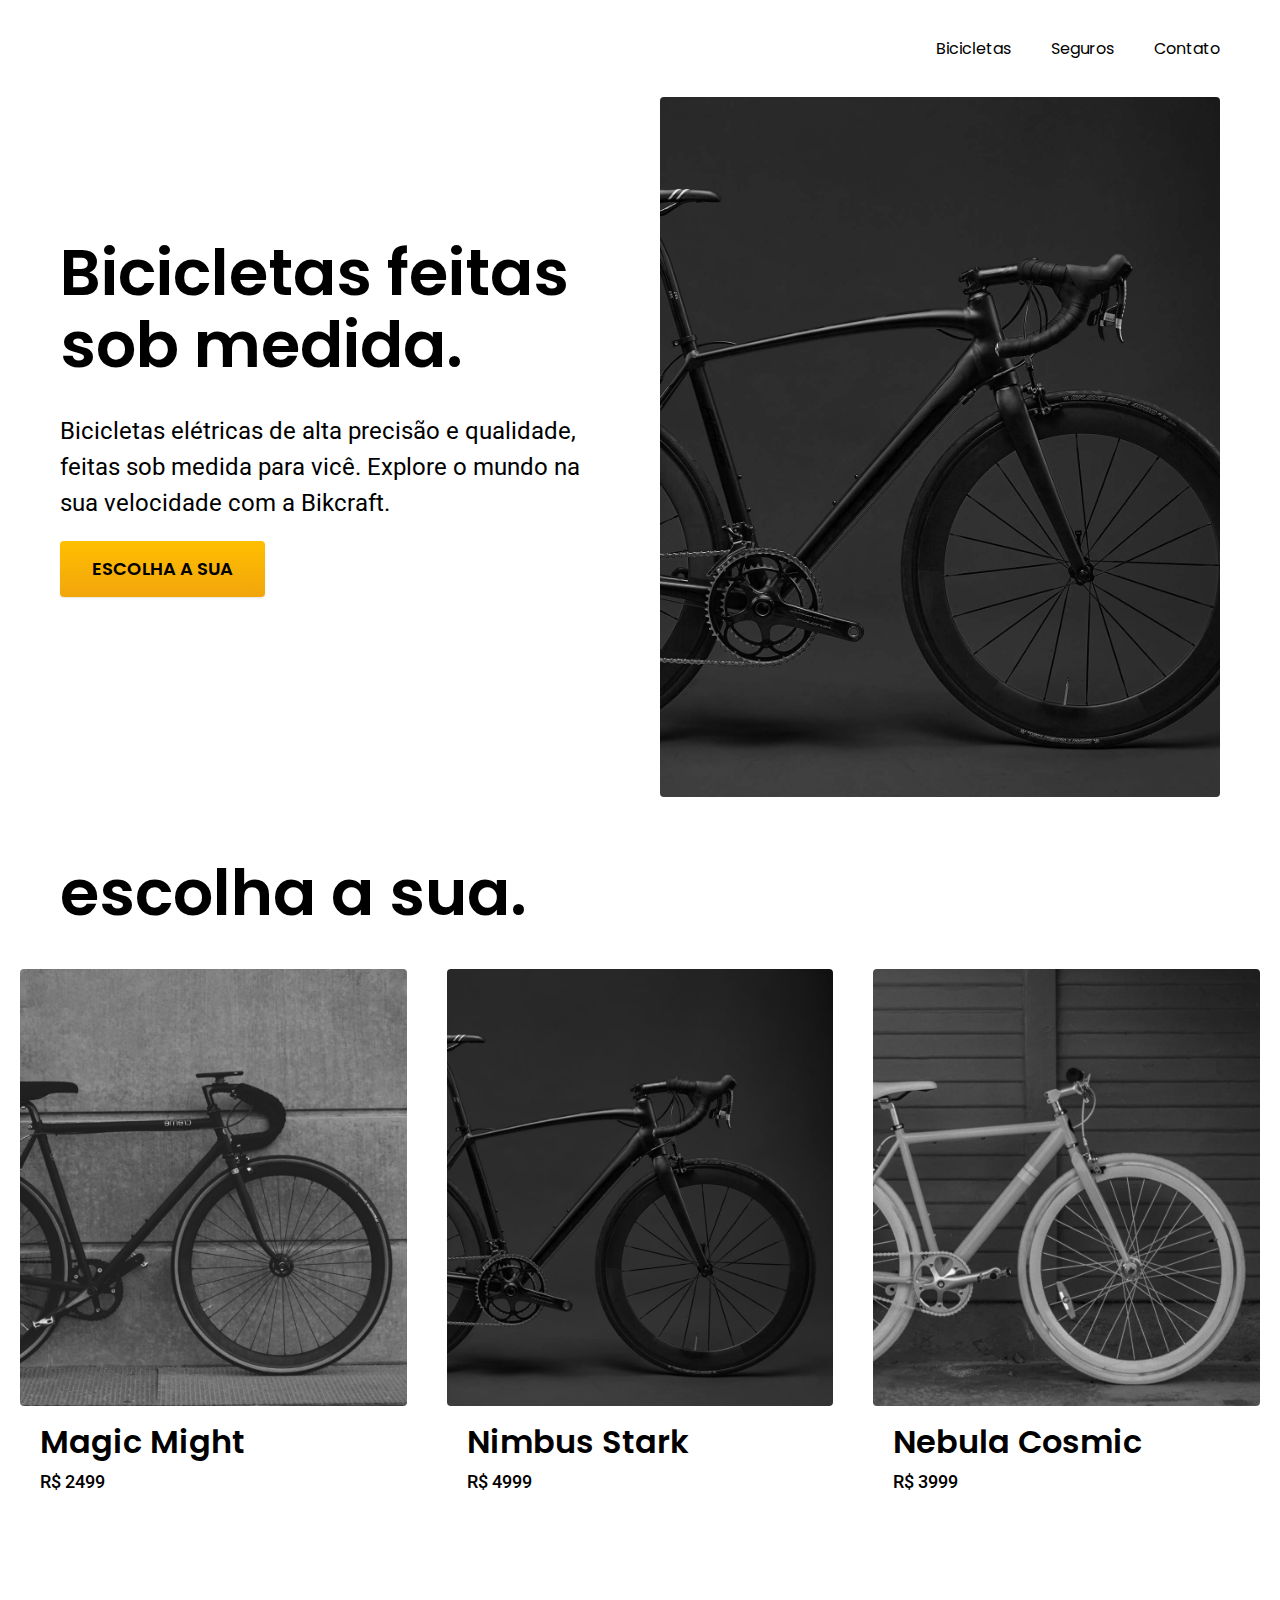
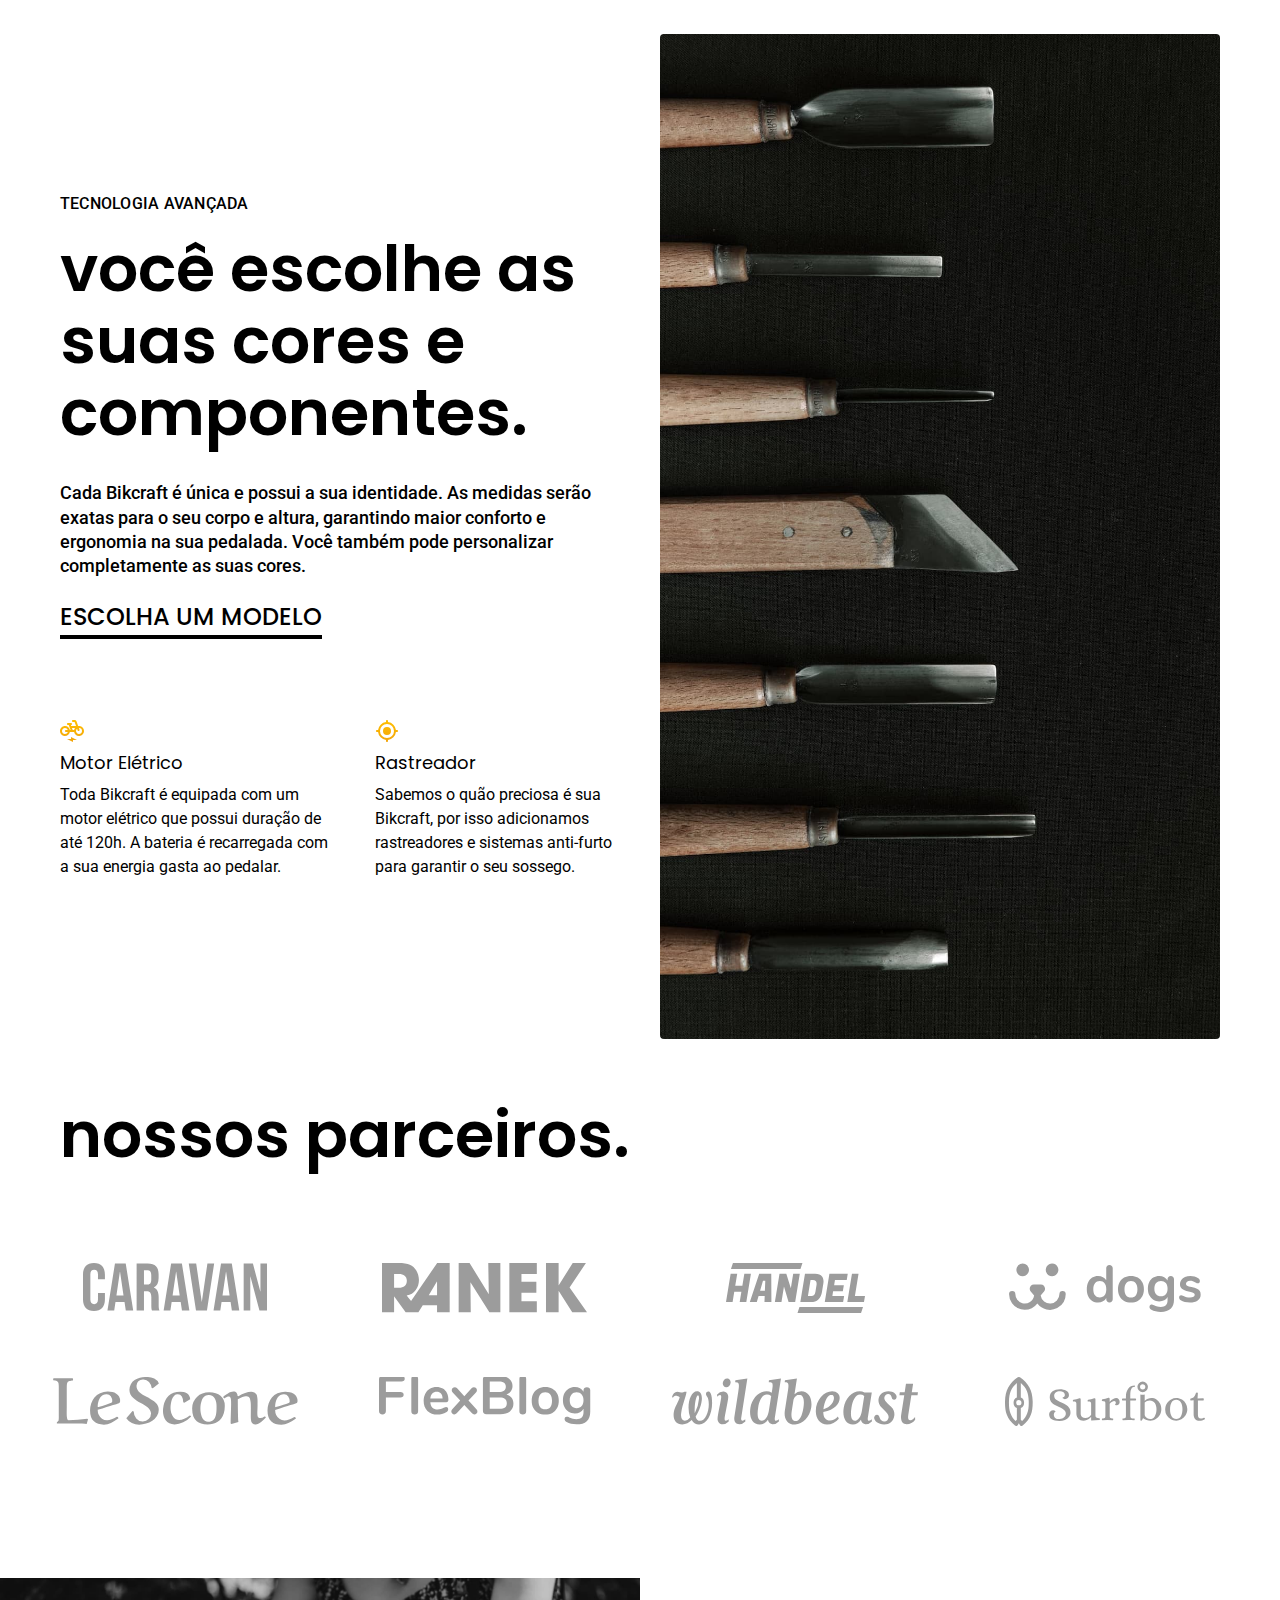
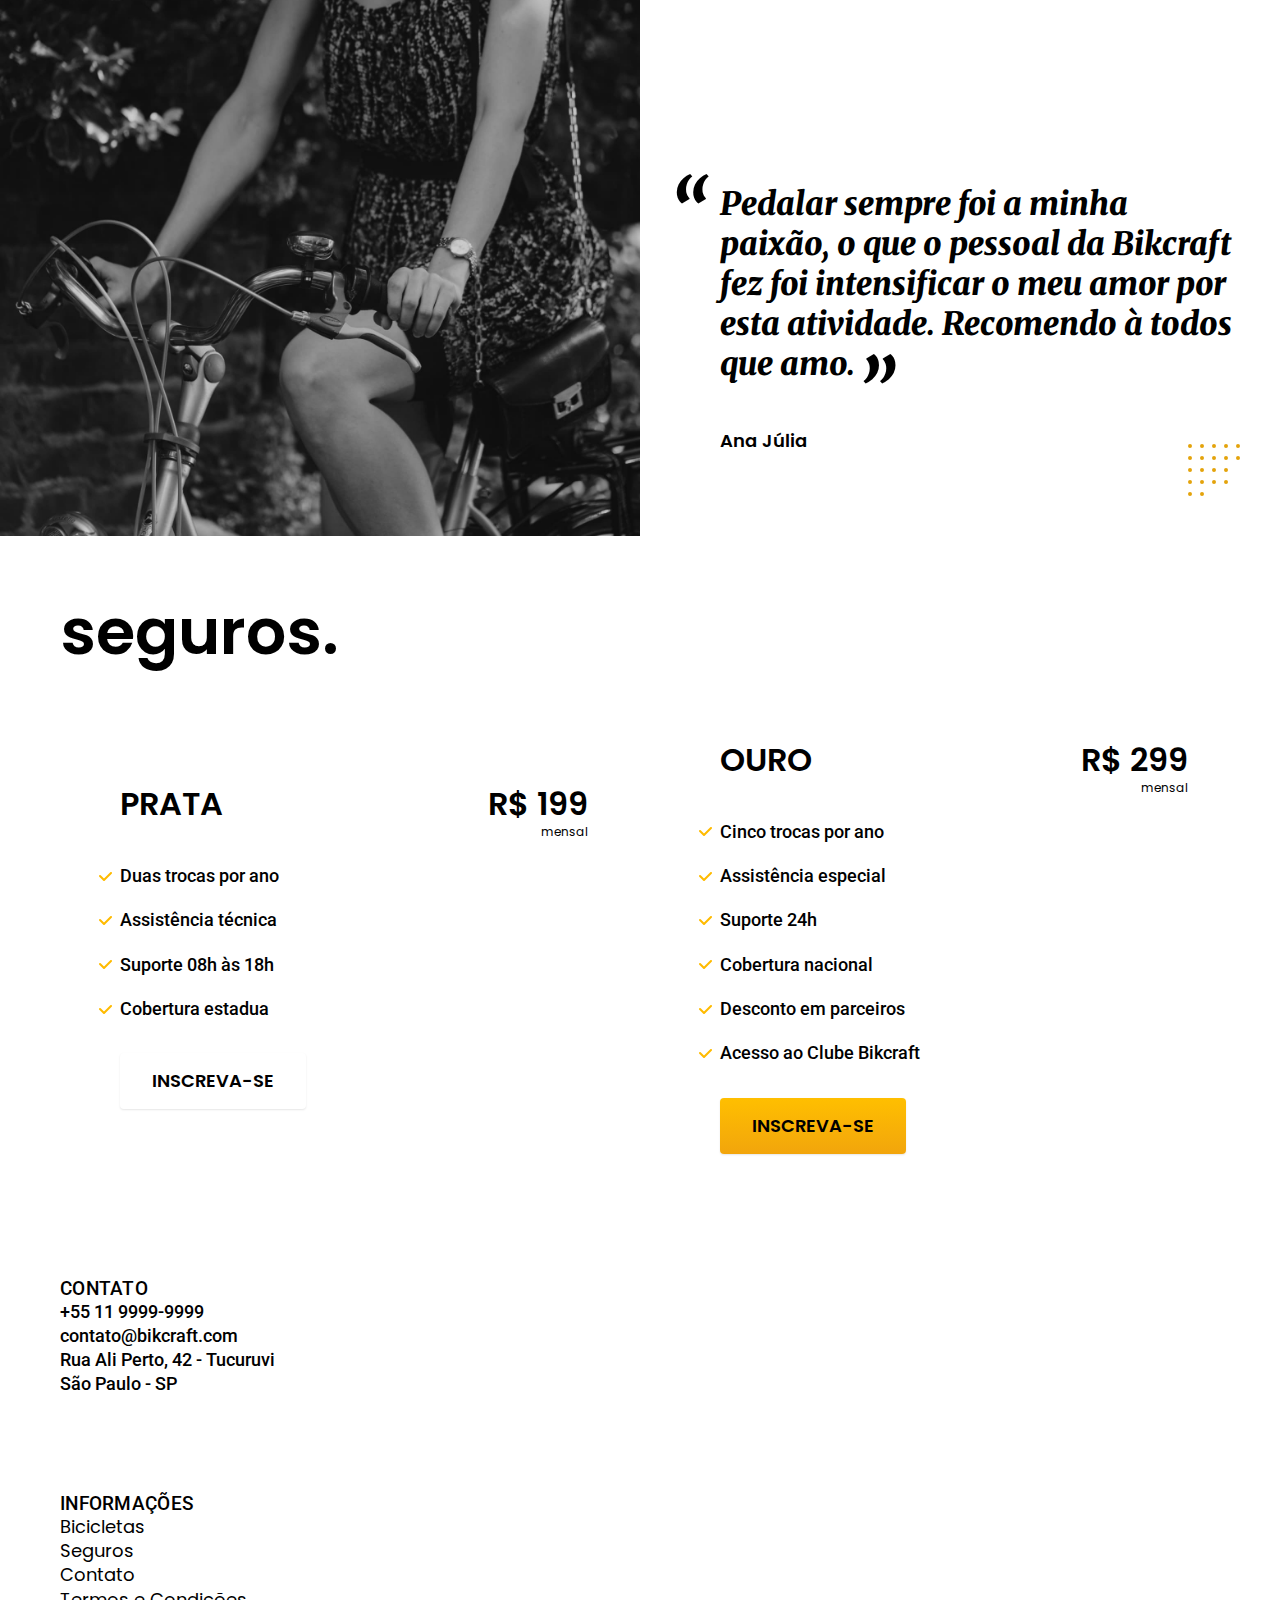
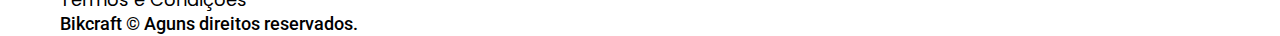
==== commit 0a0ae70d: "add custom" ====
--- a/index.html
+++ b/index.html
@@ -6,6 +6,7 @@
     <meta name="viewport" content="width=device-width, initial-scale=1.0">
     <title>Bikcraft - Bicicletas Elétricas</title>
     <meta name="description" content="Bicicletas elétricas de alta precisão e qualidade, feitas sob medida para você. Explore o mundo na sua velocidade com a Bikcraft">
+    <link rel="preload" href="./css/style.css" as="style">
     <link rel="stylesheet" href="./css/style.css">
     <link rel="preconnect" href="https://fonts.googleapis.com">
     <link rel="preconnect" href="https://fonts.gstatic.com" crossorigin>
@@ -171,6 +172,46 @@
         </div>
     </article>
 
+    <!-- Footer -->
+    <footer class="footer-bg">
+        <div class="footer container">
+
+            <img src="./img/bikcraft.svg" alt="bikcraft">
+
+            <div class="footer-contato">
+                <h3 class="fonte-2-l-b cor-0">Contato</h3>
+                <ul class="fonte-2-m cor-5">
+                    <li><a href="tel:+551199999999">+55 11 9999-9999</a></li>
+                    <li><a href="mailto:contato@bikcraft.com">contato@bikcraft.com</a></li>
+                    <li>Rua Ali Perto, 42 - Tucuruvi</li>
+                    <li>São Paulo - SP</li>
+                </ul>
+                <div class="footer-redes">
+                    <a href="."><img src="./img/redes/instagram.svg" alt="instagram"></a>
+                    <a href="."><img src="./img/redes/facebook.svg" alt="facebook"></a>
+                    <a href="."><img src="./img/redes/youtube.svg" alt="youtube"></a>
+
+                </div>
+            </div>
+
+            <div class="footer-informacoes">
+                <h3 class="fonte-2-l-b cor-0">Informações</h3>
+                <nav>
+                    <ul class="fonte-1-m cor-5">
+                        <li><a href="./bicicletas.html">Bicicletas</a></li>
+                        <li><a href="./seguros.html">Seguros</a></li>
+                        <li><a href="./contato.html">Contato</a></li>
+                        <li><a href="./termos.html">Termos e Condições</a></li>
+
+                    </ul>
+                </nav>
+            </div>
+
+            <p class="footer-copy fonte-2-m cor-6">Bikcraft © Aguns direitos reservados. </p>
+
+        </div>
+    </footer>
+
 </body>
 
 </html>--- a/css/style.css
+++ b/css/style.css
@@ -2,6 +2,7 @@
 @import "./utilidades/tipografia.css";
 @import "./utilidades/cores.css";
 @import "./global/global.css";
+@import "./global/footer.css";
 
 /* Home */
 @import "./home/introducao.css";
@@ -11,9 +12,27 @@
 
 /* Componentes */
 @import "./utilidades/componentes.css";
+@import "./utilidades/formulario.css";
 
 /* Bicicletas */
 @import "./bicicletas/bicicletas-lista.css";
+@import "./bicicletas/bicicletas.css";
 
 /* Seguros */
 @import "./seguros/seguros.css";
+@import "./seguros/vantagens.css";
+@import "./seguros/perguntas.css";
+
+/* Termos */
+@import "./termos/termos.css";
+
+/* Bicicleta */
+@import "../css/bicicleta/bicicleta.css";
+@import "../css/bicicleta/seguro.css";
+
+/* Contato */
+@import "../css/contato/contato.css";
+@import "../css/contato/lojas.css";
+
+/* Orçamento */
+@import "../css/orcamento/orcamento.css";
--- a/css/style.css
+++ b/css/style.css
@@ -2,6 +2,7 @@
 @import "./utilidades/tipografia.css";
 @import "./utilidades/cores.css";
 @import "./global/global.css";
+@import "./global/footer.css";
 
 /* Home */
 @import "./home/introducao.css";
@@ -11,9 +12,27 @@
 
 /* Componentes */
 @import "./utilidades/componentes.css";
+@import "./utilidades/formulario.css";
 
 /* Bicicletas */
 @import "./bicicletas/bicicletas-lista.css";
+@import "./bicicletas/bicicletas.css";
 
 /* Seguros */
 @import "./seguros/seguros.css";
+@import "./seguros/vantagens.css";
+@import "./seguros/perguntas.css";
+
+/* Termos */
+@import "./termos/termos.css";
+
+/* Bicicleta */
+@import "../css/bicicleta/bicicleta.css";
+@import "../css/bicicleta/seguro.css";
+
+/* Contato */
+@import "../css/contato/contato.css";
+@import "../css/contato/lojas.css";
+
+/* Orçamento */
+@import "../css/orcamento/orcamento.css";
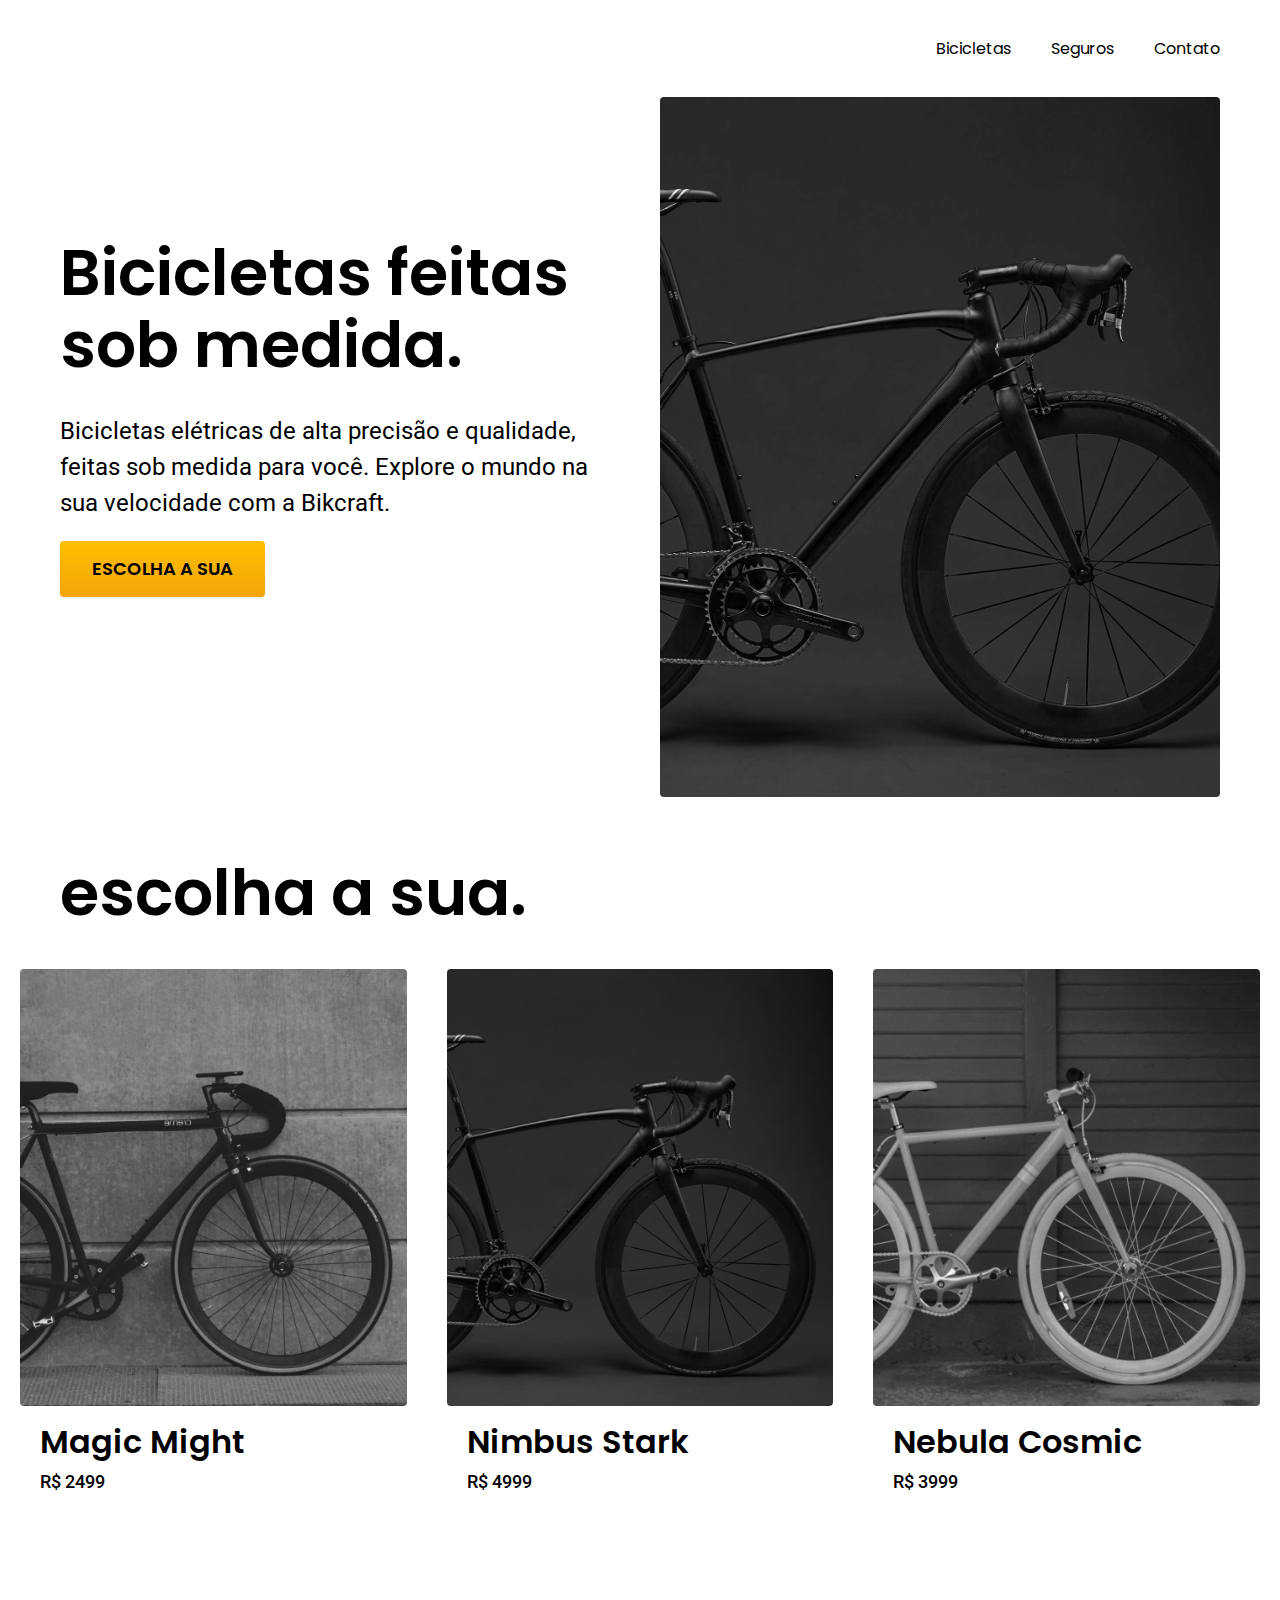
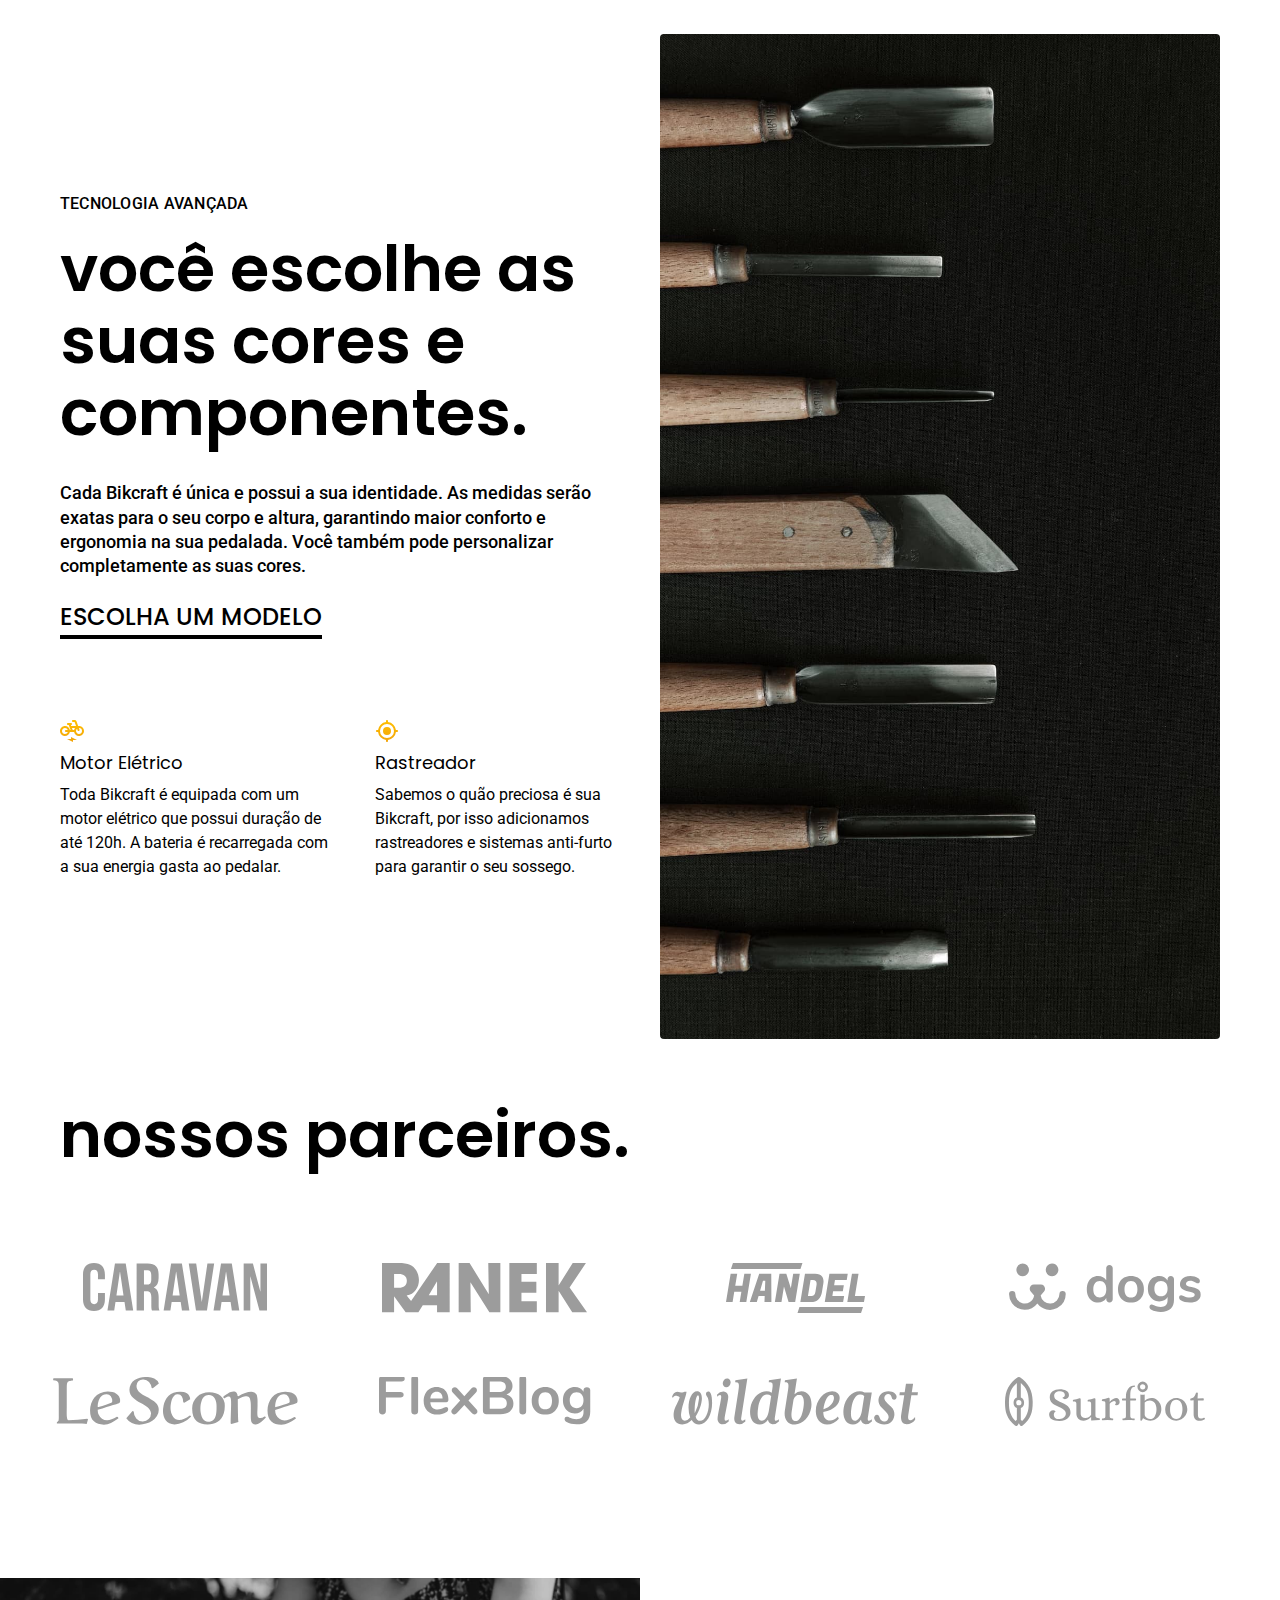
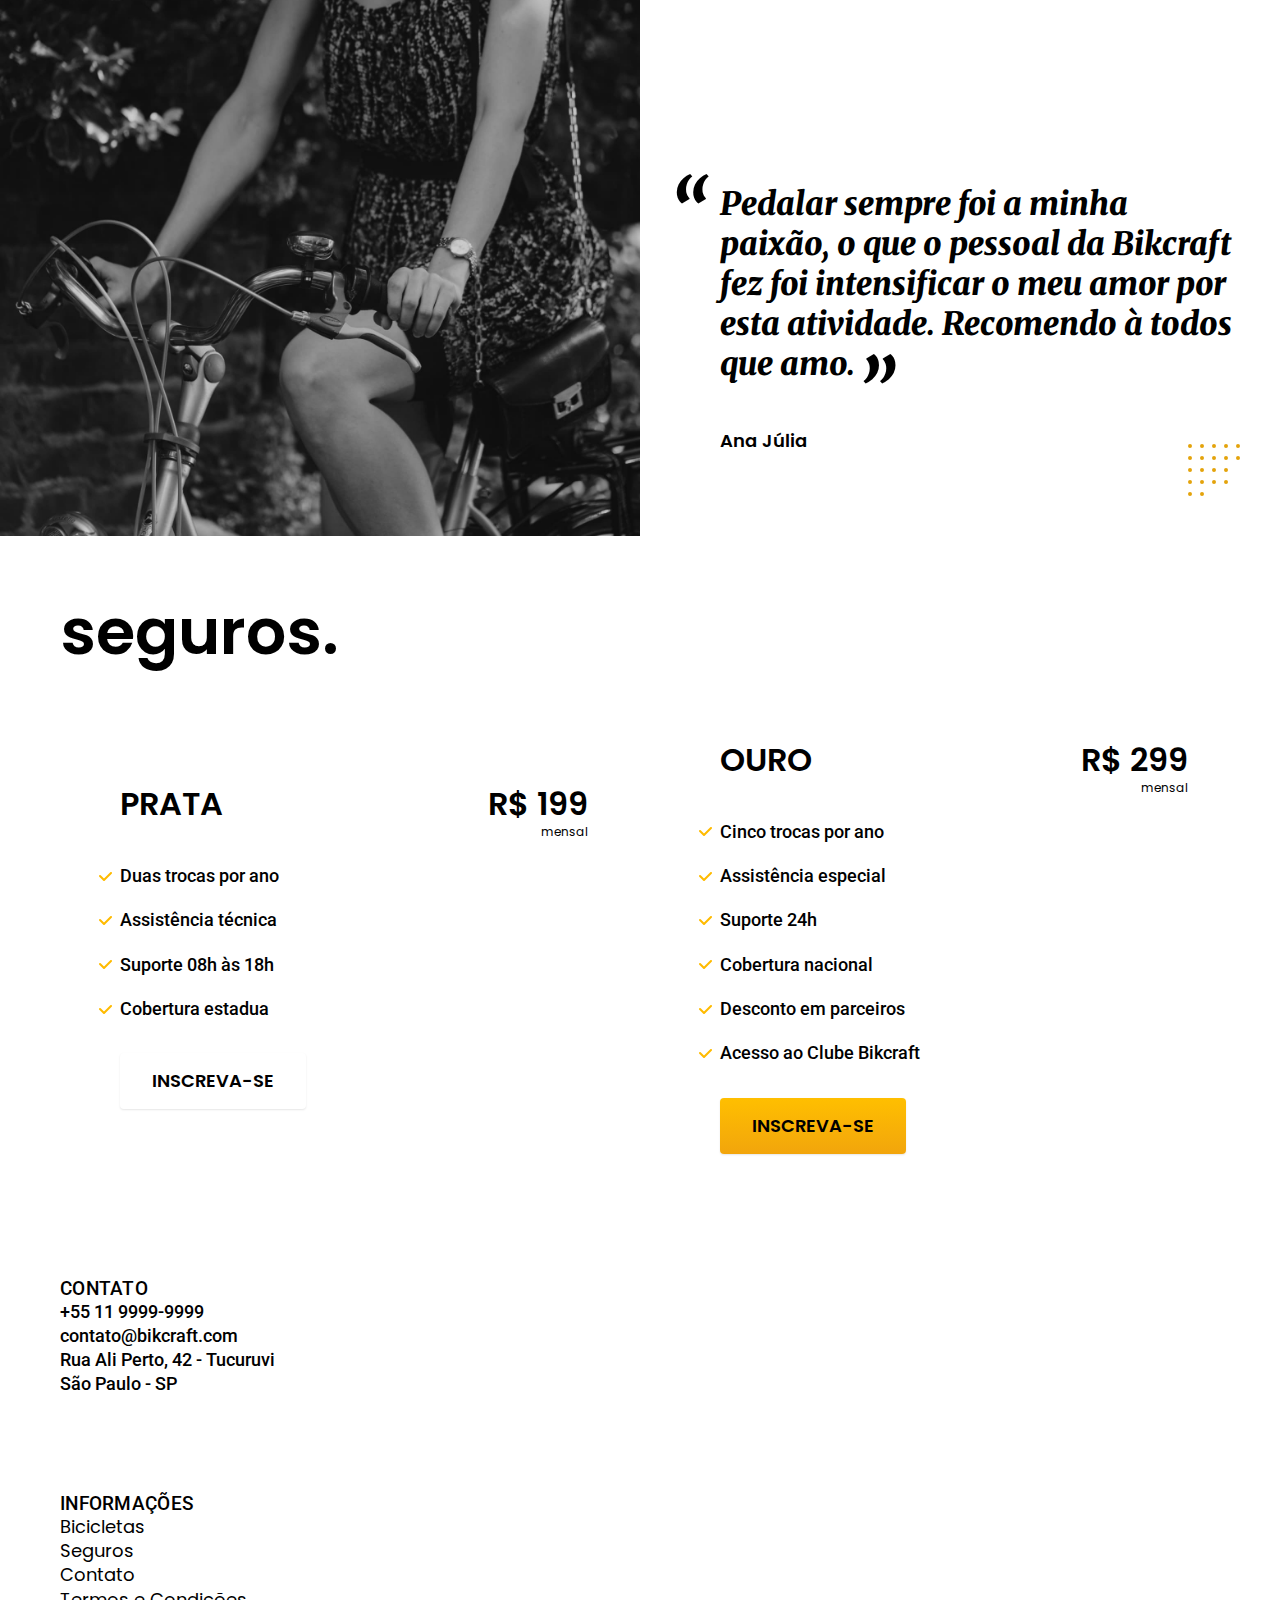
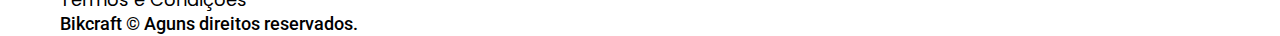
==== commit b8824cad: "Update index.html" ====
--- a/index.html
+++ b/index.html
@@ -6,11 +6,15 @@
     <meta name="viewport" content="width=device-width, initial-scale=1.0">
     <title>Bikcraft - Bicicletas Elétricas</title>
     <meta name="description" content="Bicicletas elétricas de alta precisão e qualidade, feitas sob medida para você. Explore o mundo na sua velocidade com a Bikcraft">
+    <link rel="icon" href="./favicon.svg" type="image/svg+xml">
     <link rel="preload" href="./css/style.css" as="style">
     <link rel="stylesheet" href="./css/style.css">
     <link rel="preconnect" href="https://fonts.googleapis.com">
     <link rel="preconnect" href="https://fonts.gstatic.com" crossorigin>
     <link href="https://fonts.googleapis.com/css2?family=Merriweather:ital,wght@1,900&family=Poppins:wght@400;600&family=Roboto:wght@400;500&display=swap" rel="stylesheet">
+
+    <!-- Usar javascript apenas se ele tiver ativo -->
+    <script>document.documentElement.classList.add('js');</script>
 </head>
 
 <!-- Cabeçalho do site com logo em svg e links de navegação -->
@@ -34,11 +38,11 @@
     <main class="introducao-bg">
         <div class="introducao container">
             <div class="introducao-conteudo">
-                <h1 class="fonte-1-xxl">Bicicletas feitas sob medida<span class="cor-p1">.</span></h1>
-                <p class="fonte-2-l cor-5">Bicicletas elétricas de alta precisão e qualidade, feitas sob medida para vicê. Explore o mundo na sua velocidade com a Bikcraft.</p>
-                <a class="botao" href="./bicicletas.html">Escolha a sua</a>
-            </div>
-            <div>
+                <h1 class="fonte-1-xxl fadeInDown" data-anime="200">Bicicletas feitas sob medida<span class="cor-p1">.</span></h1>
+                <p class="fonte-2-l cor-5 fadeInDown" data-anime="400">Bicicletas elétricas de alta precisão e qualidade, feitas sob medida para você. Explore o mundo na sua velocidade com a Bikcraft.</p>
+                <a class="botao fadeInDown" href="./bicicletas.html" data-anime="600">Escolha a sua</a>
+            </div>
+            <div class="fadeInDown" data-anime="800">
                 <img src="./img/fotos/introducao.jpg" alt="Bicicleta elétrica preta.">
 
             </div>
@@ -212,6 +216,8 @@
         </div>
     </footer>
 
+    <script src="./js/plugins/simple-anime.js"></script>
+    <script src="./js/script.js"></script>
 </body>
 
-</html>+</html>
--- a/css/style.css
+++ b/css/style.css
@@ -13,6 +13,7 @@
 /* Componentes */
 @import "./utilidades/componentes.css";
 @import "./utilidades/formulario.css";
+@import "./utilidades/animacao.css";
 
 /* Bicicletas */
 @import "./bicicletas/bicicletas-lista.css";
--- a/css/style.css
+++ b/css/style.css
@@ -13,6 +13,7 @@
 /* Componentes */
 @import "./utilidades/componentes.css";
 @import "./utilidades/formulario.css";
+@import "./utilidades/animacao.css";
 
 /* Bicicletas */
 @import "./bicicletas/bicicletas-lista.css";
